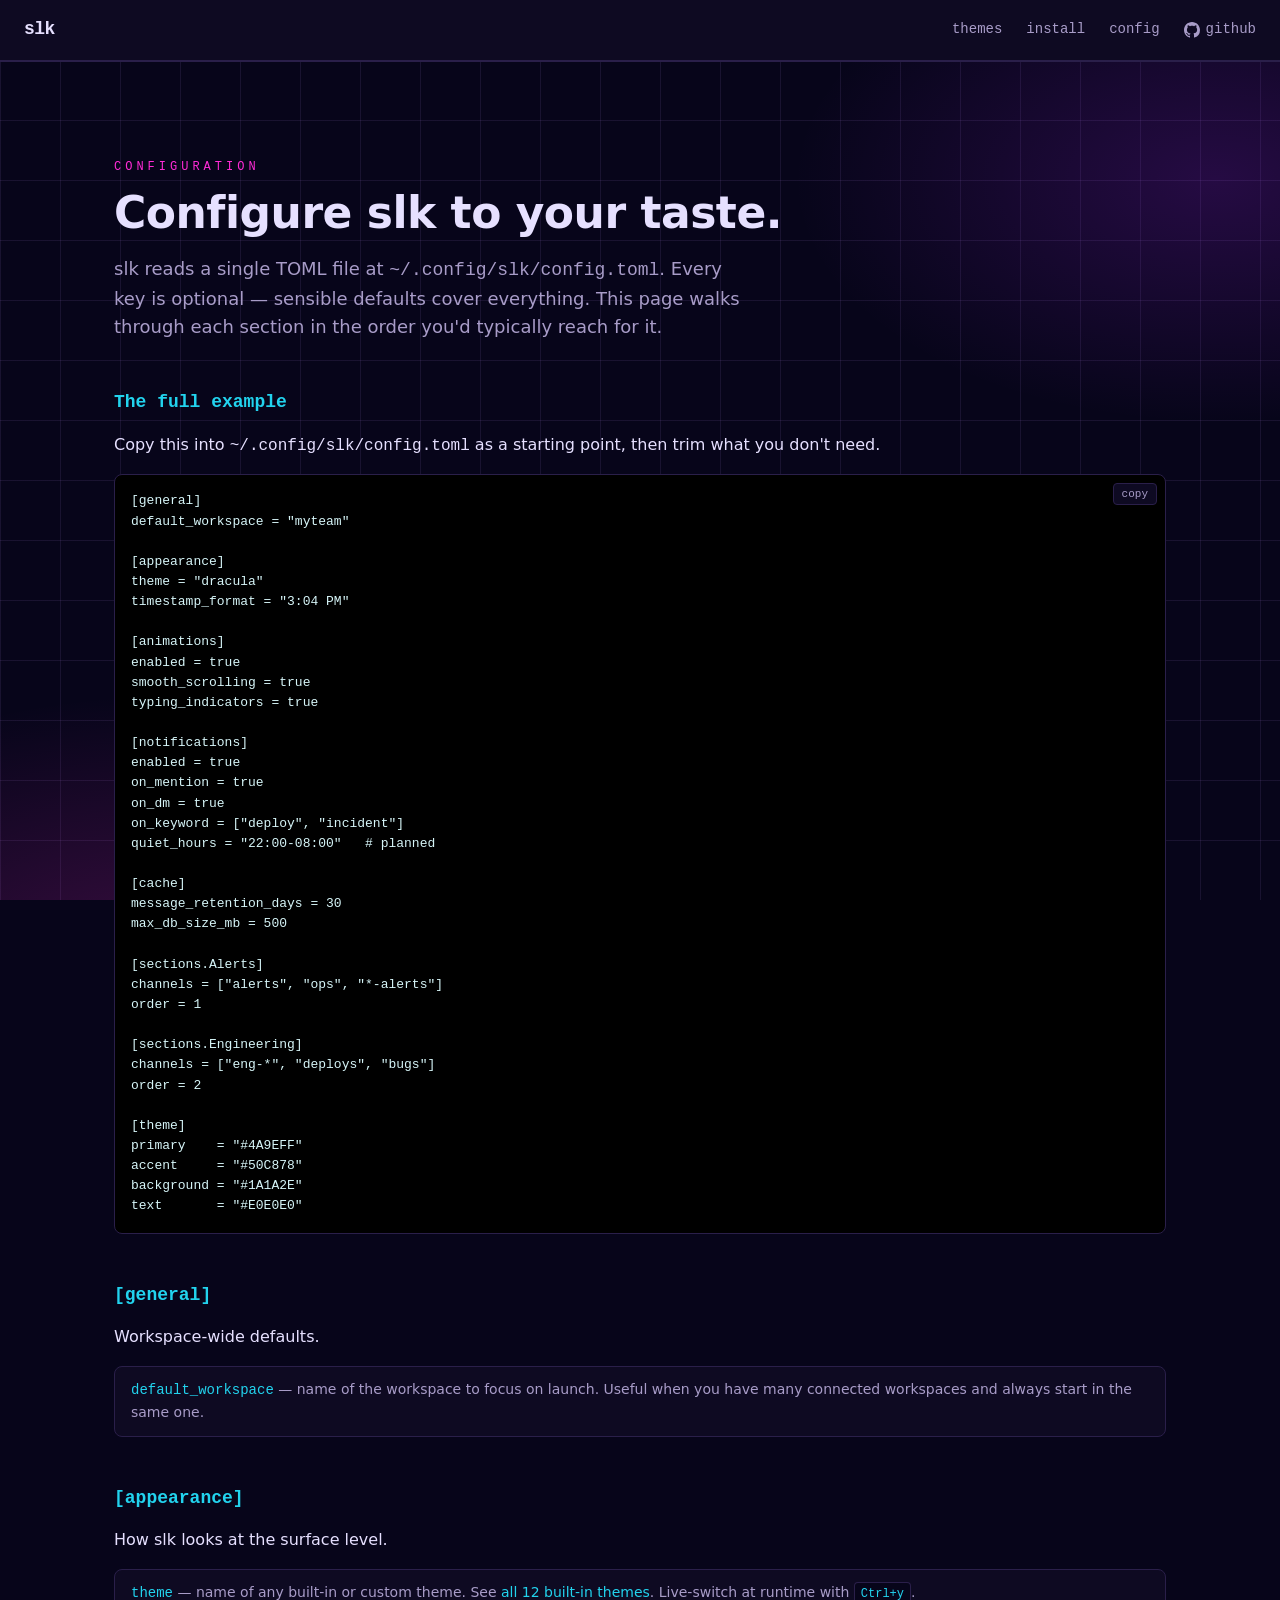
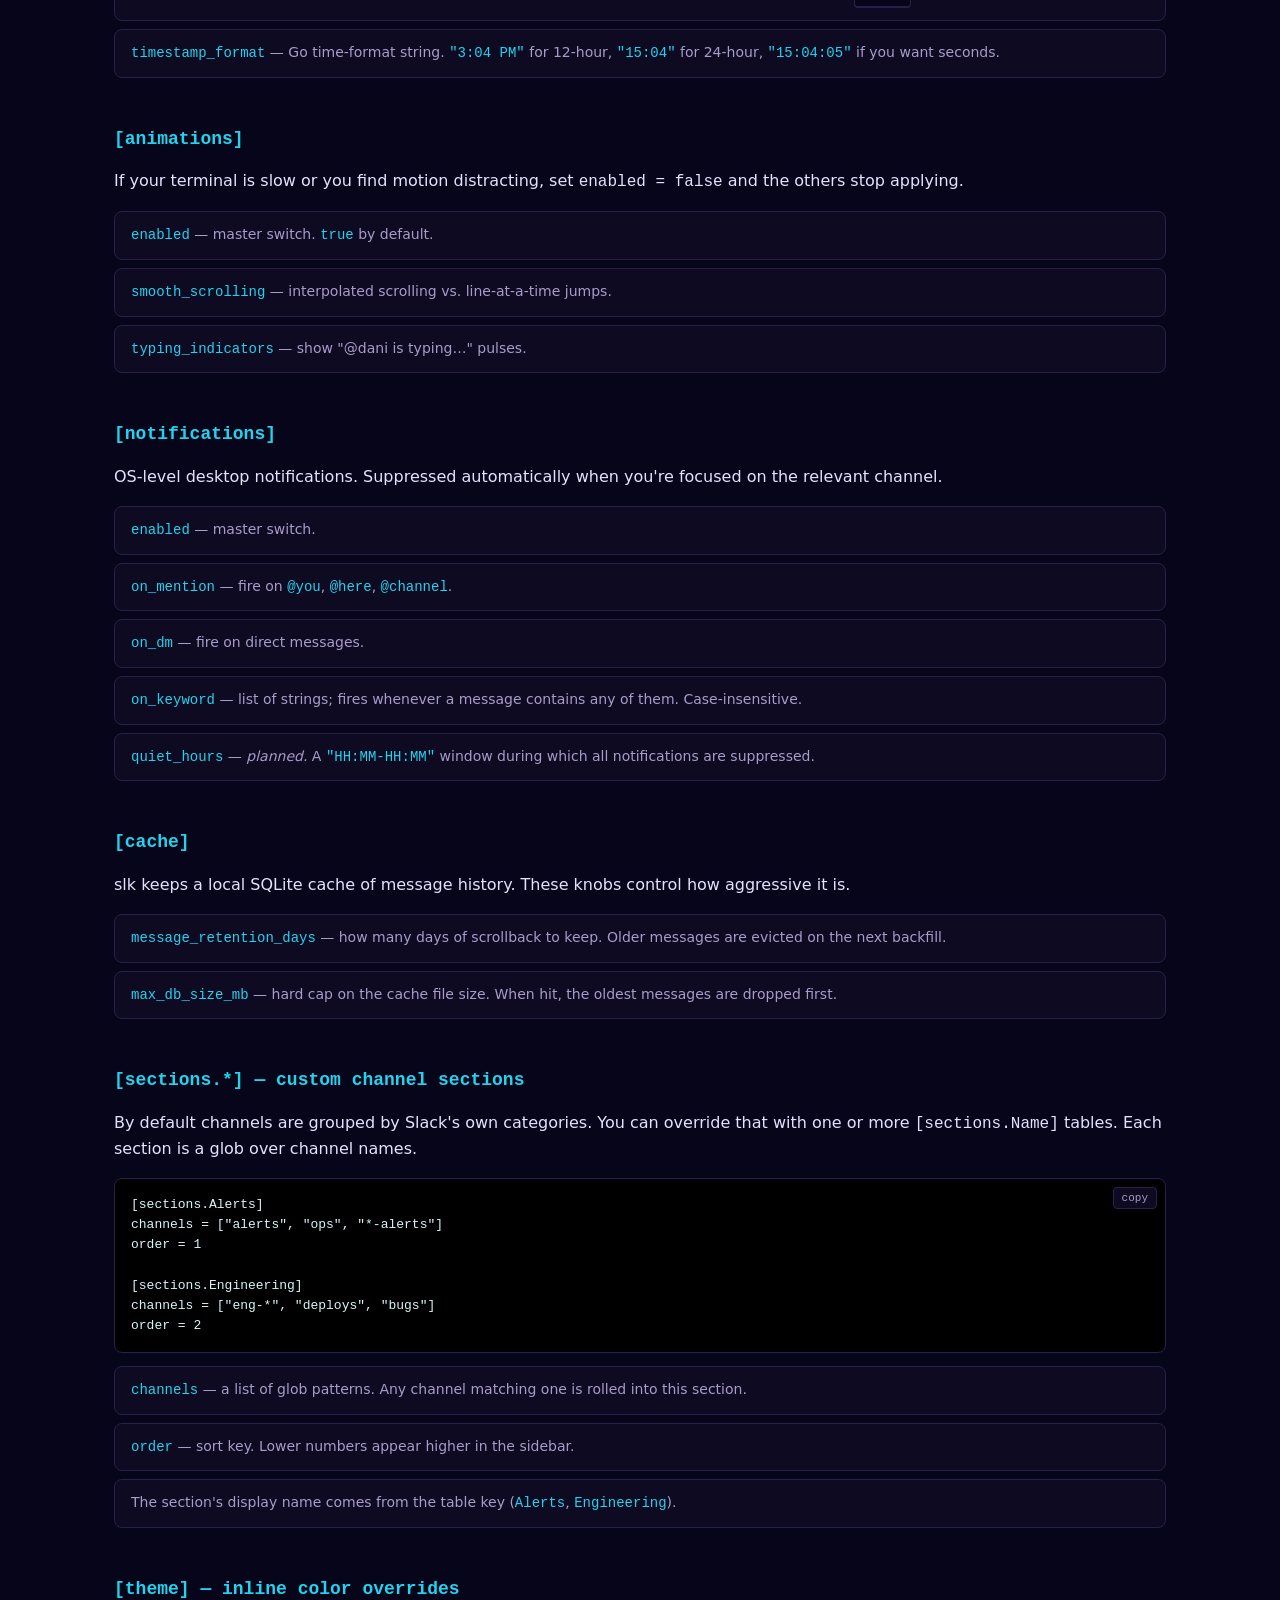
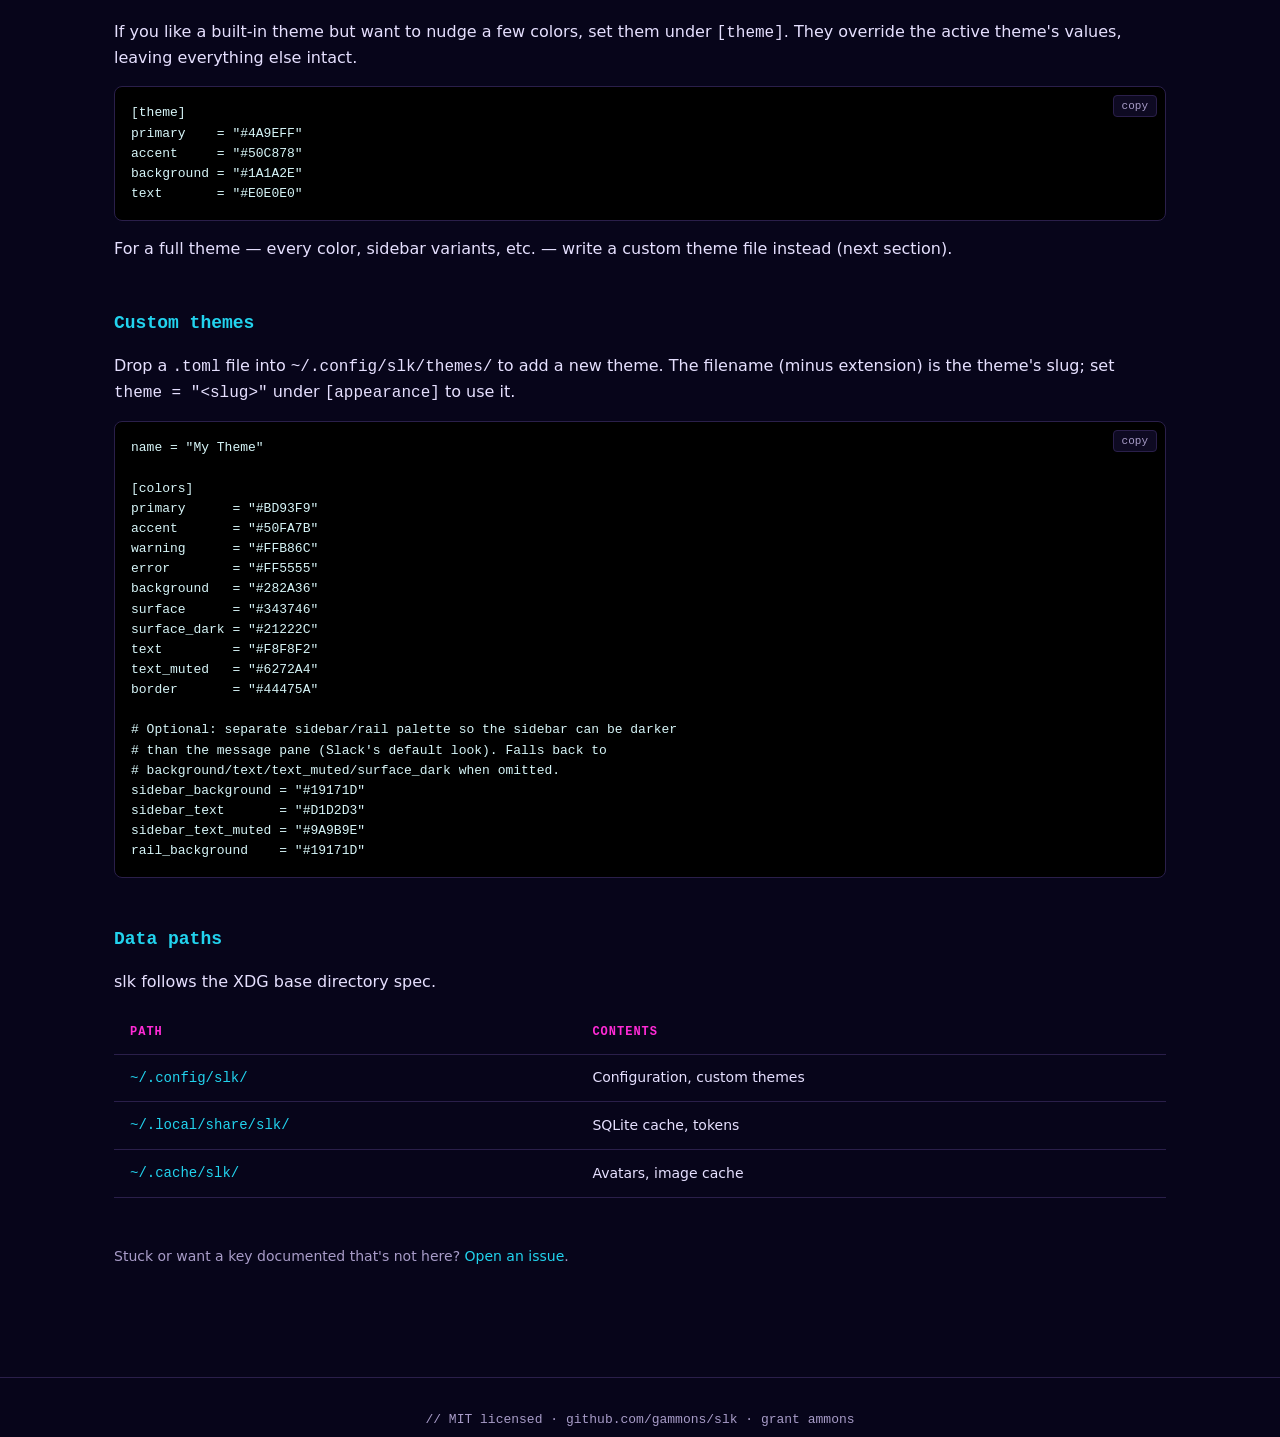
==== config/index.html @ 2454e16b "Apply synthwave grid background to themes/install/config pages" ====
<!doctype html>
<html lang="en">
<head>
  <meta charset="utf-8">
  <meta name="viewport" content="width=device-width,initial-scale=1">
  <title>Configuration — slk</title>
  <meta name="description" content="An annotated walkthrough of slk's TOML configuration file.">
  <link rel="icon" type="image/svg+xml" href="/assets/favicon.svg">
  <link rel="stylesheet" href="/styles.css">
</head>
<body class="has-bg-grid">
  <nav class="nav nav--solid" aria-label="Primary">
    <a class="nav__brand" href="/">slk</a>
    <div class="nav__links">
      <a href="/themes/">themes</a>
      <a href="/install/">install</a>
      <a href="/config/">config</a>
      <a href="https://github.com/gammons/slk"><svg class="nav__icon" viewBox="0 0 16 16" aria-hidden="true"><path d="M8 0C3.58 0 0 3.58 0 8c0 3.54 2.29 6.53 5.47 7.59.4.07.55-.17.55-.38 0-.19-.01-.82-.01-1.49-2.01.37-2.53-.49-2.69-.94-.09-.23-.48-.94-.82-1.13-.28-.15-.68-.52-.01-.53.63-.01 1.08.58 1.23.82.72 1.21 1.87.87 2.33.66.07-.52.28-.87.51-1.07-1.78-.2-3.64-.89-3.64-3.95 0-.87.31-1.59.82-2.15-.08-.2-.36-1.02.08-2.12 0 0 .67-.21 2.2.82.64-.18 1.32-.27 2-.27.68 0 1.36.09 2 .27 1.53-1.04 2.2-.82 2.2-.82.44 1.1.16 1.92.08 2.12.51.56.82 1.27.82 2.15 0 3.07-1.87 3.75-3.65 3.95.29.25.54.73.54 1.48 0 1.07-.01 1.93-.01 2.2 0 .21.15.46.55.38A8.013 8.013 0 0 0 16 8c0-4.42-3.58-8-8-8z"/></svg>github</a>
    </div>
  </nav>

  <section class="section">
    <div class="container">
      <p class="section__eyebrow">configuration</p>
      <h2 class="section__title">Configure slk to your taste.</h2>
      <p class="section__lede">
        slk reads a single TOML file at <code>~/.config/slk/config.toml</code>.
        Every key is optional — sensible defaults cover everything. This page
        walks through each section in the order you'd typically reach for it.
      </p>

      <h3 class="step-title">The full example</h3>
      <p>Copy this into <code>~/.config/slk/config.toml</code> as a starting point, then trim what you don't need.</p>
      <pre class="install__code"><button class="copy-btn" data-copy>copy</button>[general]
default_workspace = "myteam"

[appearance]
theme = "dracula"
timestamp_format = "3:04 PM"

[animations]
enabled = true
smooth_scrolling = true
typing_indicators = true

[notifications]
enabled = true
on_mention = true
on_dm = true
on_keyword = ["deploy", "incident"]
quiet_hours = "22:00-08:00"   # planned

[cache]
message_retention_days = 30
max_db_size_mb = 500

[sections.Alerts]
channels = ["alerts", "ops", "*-alerts"]
order = 1

[sections.Engineering]
channels = ["eng-*", "deploys", "bugs"]
order = 2

[theme]
primary    = "#4A9EFF"
accent     = "#50C878"
background = "#1A1A2E"
text       = "#E0E0E0"</pre>

      <h3 class="step-title">[general]</h3>
      <p>Workspace-wide defaults.</p>
      <ul class="config-list">
        <li><code>default_workspace</code> — name of the workspace to focus on launch. Useful when you have many connected workspaces and always start in the same one.</li>
      </ul>

      <h3 class="step-title">[appearance]</h3>
      <p>How slk looks at the surface level.</p>
      <ul class="config-list">
        <li><code>theme</code> — name of any built-in or custom theme. See <a href="/themes/">all 12 built-in themes</a>. Live-switch at runtime with <span class="kbd">Ctrl+y</span>.</li>
        <li><code>timestamp_format</code> — Go time-format string. <code>"3:04 PM"</code> for 12-hour, <code>"15:04"</code> for 24-hour, <code>"15:04:05"</code> if you want seconds.</li>
      </ul>

      <h3 class="step-title">[animations]</h3>
      <p>If your terminal is slow or you find motion distracting, set <code>enabled = false</code> and the others stop applying.</p>
      <ul class="config-list">
        <li><code>enabled</code> — master switch. <code>true</code> by default.</li>
        <li><code>smooth_scrolling</code> — interpolated scrolling vs. line-at-a-time jumps.</li>
        <li><code>typing_indicators</code> — show "@dani is typing…" pulses.</li>
      </ul>

      <h3 class="step-title">[notifications]</h3>
      <p>OS-level desktop notifications. Suppressed automatically when you're focused on the relevant channel.</p>
      <ul class="config-list">
        <li><code>enabled</code> — master switch.</li>
        <li><code>on_mention</code> — fire on <code>@you</code>, <code>@here</code>, <code>@channel</code>.</li>
        <li><code>on_dm</code> — fire on direct messages.</li>
        <li><code>on_keyword</code> — list of strings; fires whenever a message contains any of them. Case-insensitive.</li>
        <li><code>quiet_hours</code> — <em>planned.</em> A <code>"HH:MM-HH:MM"</code> window during which all notifications are suppressed.</li>
      </ul>

      <h3 class="step-title">[cache]</h3>
      <p>slk keeps a local SQLite cache of message history. These knobs control how aggressive it is.</p>
      <ul class="config-list">
        <li><code>message_retention_days</code> — how many days of scrollback to keep. Older messages are evicted on the next backfill.</li>
        <li><code>max_db_size_mb</code> — hard cap on the cache file size. When hit, the oldest messages are dropped first.</li>
      </ul>

      <h3 class="step-title">[sections.*] — custom channel sections</h3>
      <p>By default channels are grouped by Slack's own categories. You can override that with one or more <code>[sections.Name]</code> tables. Each section is a glob over channel names.</p>
      <pre class="install__code"><button class="copy-btn" data-copy>copy</button>[sections.Alerts]
channels = ["alerts", "ops", "*-alerts"]
order = 1

[sections.Engineering]
channels = ["eng-*", "deploys", "bugs"]
order = 2</pre>
      <ul class="config-list">
        <li><code>channels</code> — a list of glob patterns. Any channel matching one is rolled into this section.</li>
        <li><code>order</code> — sort key. Lower numbers appear higher in the sidebar.</li>
        <li>The section's display name comes from the table key (<code>Alerts</code>, <code>Engineering</code>).</li>
      </ul>

      <h3 class="step-title">[theme] — inline color overrides</h3>
      <p>If you like a built-in theme but want to nudge a few colors, set them under <code>[theme]</code>. They override the active theme's values, leaving everything else intact.</p>
      <pre class="install__code"><button class="copy-btn" data-copy>copy</button>[theme]
primary    = "#4A9EFF"
accent     = "#50C878"
background = "#1A1A2E"
text       = "#E0E0E0"</pre>
      <p>For a full theme — every color, sidebar variants, etc. — write a custom theme file instead (next section).</p>

      <h3 class="step-title">Custom themes</h3>
      <p>Drop a <code>.toml</code> file into <code>~/.config/slk/themes/</code> to add a new theme. The filename (minus extension) is the theme's slug; set <code>theme = "&lt;slug&gt;"</code> under <code>[appearance]</code> to use it.</p>
      <pre class="install__code"><button class="copy-btn" data-copy>copy</button>name = "My Theme"

[colors]
primary      = "#BD93F9"
accent       = "#50FA7B"
warning      = "#FFB86C"
error        = "#FF5555"
background   = "#282A36"
surface      = "#343746"
surface_dark = "#21222C"
text         = "#F8F8F2"
text_muted   = "#6272A4"
border       = "#44475A"

# Optional: separate sidebar/rail palette so the sidebar can be darker
# than the message pane (Slack's default look). Falls back to
# background/text/text_muted/surface_dark when omitted.
sidebar_background = "#19171D"
sidebar_text       = "#D1D2D3"
sidebar_text_muted = "#9A9B9E"
rail_background    = "#19171D"</pre>

      <h3 class="step-title">Data paths</h3>
      <p>slk follows the XDG base directory spec.</p>
      <table class="paths">
        <thead><tr><th>Path</th><th>Contents</th></tr></thead>
        <tbody>
          <tr><td><code>~/.config/slk/</code></td><td>Configuration, custom themes</td></tr>
          <tr><td><code>~/.local/share/slk/</code></td><td>SQLite cache, tokens</td></tr>
          <tr><td><code>~/.cache/slk/</code></td><td>Avatars, image cache</td></tr>
        </tbody>
      </table>

      <p style="margin-top: var(--s-7); color: var(--text-muted); font-size: 14px;">
        Stuck or want a key documented that's not here? <a href="https://github.com/gammons/slk/issues">Open an issue</a>.
      </p>
    </div>
  </section>

  <footer class="footer">
    <div class="container">
      // MIT licensed · <a href="https://github.com/gammons/slk">github.com/gammons/slk</a> · grant ammons
    </div>
  </footer>

  <script type="module" src="/js/copy.js"></script>
</body>
</html>
---- styles.css ----
/* ============================================================
   getslk.sh — design tokens
   ============================================================ */
:root {
  /* sky / scene */
  --sky-top:        #07051a;
  --sky-mid:        #14093a;
  --sky-horizon-1:  #4a1668;
  --sky-horizon-2:  #6b1a7a;

  /* sun */
  --sun-cream:      #fff7c2;
  --sun-gold:       #ffd166;
  --sun-orange:     #ff8a3d;

  /* neon accents */
  --magenta:        #ff2bd6;
  --magenta-deep:   #b026ff;
  --cyan:           #22d3ee;
  --cyan-deep:      #00b4d8;

  /* silhouettes */
  --mountain:       #1a0535;
  --palm:           #0a0418;

  /* surfaces (non-hero sections) */
  --bg:             #07051a;
  --surface:        #0e0a22;
  --border:         #2a1f4a;

  /* text */
  --text:           #e6e0ff;
  --text-muted:     #a89cc8;

  /* type */
  --font-sans:      -apple-system, BlinkMacSystemFont, "Segoe UI", system-ui,
                    "Helvetica Neue", Arial, sans-serif;
  --font-mono:      ui-monospace, "SF Mono", Menlo, Consolas, monospace;

  /* spacing scale */
  --s-1:  4px;
  --s-2:  8px;
  --s-3:  12px;
  --s-4:  16px;
  --s-5:  24px;
  --s-6:  32px;
  --s-7:  48px;
  --s-8:  64px;
  --s-9:  96px;

  /* layout */
  --content-max:    1100px;
  --radius:         8px;
  --radius-lg:      12px;
}

/* ============================================================
   reset / base
   ============================================================ */
*, *::before, *::after { box-sizing: border-box; }
html, body { margin: 0; padding: 0; }
body {
  background: var(--bg);
  color: var(--text);
  font-family: var(--font-sans);
  font-size: 16px;
  line-height: 1.55;
  -webkit-font-smoothing: antialiased;
  text-rendering: optimizeLegibility;
}
img, svg { display: block; max-width: 100%; }
a { color: var(--cyan); text-decoration: none; }
a:hover { text-decoration: underline; }
code, kbd, pre { font-family: var(--font-mono); }

/* layout primitive */
.container {
  width: 100%;
  max-width: var(--content-max);
  margin-inline: auto;
  padding-inline: var(--s-5);
}

/* ============================================================
   page background — synthwave glow + grid (landing only)
   ============================================================ */
.has-bg-grid {
  background-color: var(--bg);
  background-image:
    /* magenta glow rising from bottom-left */
    radial-gradient(ellipse 70% 55% at 15% 110%, rgba(255, 43, 214, 0.22), transparent 60%),
    /* purple glow drifting top-right */
    radial-gradient(ellipse 55% 45% at 95% 20%, rgba(176, 38, 255, 0.18), transparent 60%),
    /* grid */
    linear-gradient(to right,  rgba(189, 147, 249, 0.10) 1px, transparent 1px),
    linear-gradient(to bottom, rgba(189, 147, 249, 0.10) 1px, transparent 1px);
  background-size: auto, auto, 60px 60px, 60px 60px;
  background-attachment: fixed;
}

/* respect reduced motion */
@media (prefers-reduced-motion: reduce) {
  *, *::before, *::after {
    animation-duration: 0.001ms !important;
    animation-iteration-count: 1 !important;
    transition-duration: 0.001ms !important;
  }
}

/* ============================================================
   hero
   ============================================================ */
.hero {
  position: relative;
  width: 100%;
  height: 100vh;
  min-height: 640px;
  max-height: 900px;
  overflow: hidden;
  background:
    radial-gradient(ellipse 55% 35% at 50% 70%, rgba(255, 43, 214, 0.35) 0%, transparent 65%),
    linear-gradient(180deg,
      var(--sky-top) 0%,
      var(--sky-mid) 40%,
      #2c0d4d 65%,
      var(--sky-horizon-1) 85%,
      var(--sky-horizon-2) 100%);
  font-family: var(--font-mono);
  isolation: isolate;
}

/* stars */
.hero__stars {
  position: absolute;
  inset: 0 0 55% 0;
  overflow: hidden;
}
.hero__star {
  position: absolute;
  left: var(--x);
  top: var(--y);
  width: 2px;
  height: 2px;
  background: #fff;
  border-radius: 50%;
  box-shadow: 0 0 4px #fff;
  opacity: 0.85;
  animation: hero-tw 3s ease-in-out infinite;
}
.hero__star:nth-child(odd) { animation-duration: 4.2s; }
.hero__star:nth-child(3n)  { width: 1px; height: 1px; opacity: 0.6; }
.hero__star:nth-child(7n)  { width: 3px; height: 3px; box-shadow: 0 0 8px #fff, 0 0 14px #b8e6ff; }
@keyframes hero-tw {
  0%, 100% { opacity: 0.3; }
  50%      { opacity: 1; }
}

/* sun */
.hero__sun {
  position: absolute;
  left: 50%;
  top: 46%;
  transform: translate(-50%, -50%);
  width: 36%;
  aspect-ratio: 1;
  border-radius: 50%;
  background: linear-gradient(180deg,
    var(--sun-cream) 0%,
    var(--sun-gold) 25%,
    var(--sun-orange) 55%,
    var(--magenta) 100%);
  box-shadow:
    0 0 60px var(--magenta),
    0 0 120px var(--magenta),
    0 0 200px rgba(255, 43, 214, 0.5);
  z-index: 1;
}
.hero__sun::after {
  content: "";
  position: absolute;
  inset: 0;
  border-radius: 50%;
  background: repeating-linear-gradient(
    to bottom,
    transparent 0,
    transparent calc(50% + 0px),
    var(--mountain) calc(50% + 0px),
    var(--mountain) calc(50% + 4px),
    transparent calc(50% + 4px),
    transparent calc(50% + 14px),
    var(--mountain) calc(50% + 14px),
    var(--mountain) calc(50% + 19px),
    transparent calc(50% + 19px),
    transparent calc(50% + 32px),
    var(--mountain) calc(50% + 32px),
    var(--mountain) calc(50% + 38px),
    transparent calc(50% + 38px),
    transparent calc(50% + 54px),
    var(--mountain) calc(50% + 54px),
    var(--mountain) calc(50% + 61px)
  );
  mix-blend-mode: multiply;
}

/* horizon line */
.hero__horizon {
  position: absolute;
  left: 0;
  right: 0;
  top: 64%;
  height: 2px;
  background: linear-gradient(90deg,
    transparent,
    var(--magenta) 20%,
    #fff 50%,
    var(--magenta) 80%,
    transparent);
  box-shadow: 0 0 24px var(--magenta), 0 0 60px var(--magenta);
  z-index: 3;
}

/* perspective grid floor */
.hero__grid {
  position: absolute;
  left: -10%;
  right: -10%;
  top: 64%;
  bottom: 0;
  perspective: 360px;
  perspective-origin: 50% 0%;
  z-index: 2;
}
.hero__grid::before {
  content: "";
  position: absolute;
  inset: 0;
  background-image:
    linear-gradient(to right,  var(--magenta) 0, var(--magenta) 1px, transparent 1px, transparent 40px),
    linear-gradient(to bottom, var(--magenta) 0, var(--magenta) 1px, transparent 1px, transparent 32px);
  background-size: 40px 32px, 40px 32px;
  transform: rotateX(62deg);
  transform-origin: 50% 0%;
  box-shadow: 0 0 30px var(--magenta);
  filter: drop-shadow(0 0 6px var(--magenta));
}
.hero__grid::after {
  content: "";
  position: absolute;
  inset: 0;
  background: linear-gradient(180deg,
    var(--sky-mid) 0%,
    transparent 25%,
    transparent 75%,
    var(--sky-top) 100%);
  pointer-events: none;
}

/* mountains */
.hero__mountains {
  position: absolute;
  left: 0;
  right: 0;
  width: 100%;
  top: calc(64% - 70px);
  height: 72px;
  z-index: 2;
  display: block;
}
.hero__mountains path { fill: var(--mountain); }

/* palms */
.hero__palm {
  position: absolute;
  bottom: 0;
  width: 16%;
  height: 82%;
  z-index: 4;
  pointer-events: none;
}
.hero__palm--left  { left: -1%; }
.hero__palm--right { right: -1%; transform: scaleX(-1); }
.hero__palm path,
.hero__palm circle { fill: var(--palm); }

/* hero copy */
.hero__copy {
  position: absolute;
  left: 0;
  right: 0;
  top: 18%;
  text-align: center;
  z-index: 5;
}
.hero__logo {
  font-size: clamp(80px, 14vw, 200px);
  font-weight: 900;
  letter-spacing: -6px;
  line-height: 1;
  margin: 0;
  color: #fff;
  text-shadow:
    0 0 8px #fff,
    0 0 18px var(--magenta),
    0 0 36px var(--magenta),
    0 0 60px var(--magenta-deep),
    0 4px 0 var(--mountain);
}
/* Tagline: dark backing shadow first (legibility against magenta sky),
   then cyan neon glow on top. */
.hero__tagline {
  margin: 14px 0 0;
  font-size: clamp(12px, 1.2vw, 16px);
  letter-spacing: 8px;
  text-transform: uppercase;
  color: var(--cyan);
  text-shadow:
    0 2px 6px rgba(0, 0, 0, 0.85),
    0 1px 1px rgba(0, 0, 0, 0.95),
    0 0 10px rgba(0, 0, 0, 0.7),
    0 0 8px var(--cyan),
    0 0 18px var(--cyan-deep);
}

/* CTA install pill */
.hero__cta {
  position: absolute;
  left: 0;
  right: 0;
  bottom: 6%;
  text-align: center;
  z-index: 6;
  font-family: var(--font-mono);
}
.hero__install {
  display: inline-block;
  padding: 10px 18px;
  border: 1px solid var(--cyan);
  border-radius: 6px;
  color: #e6fbff;
  background: rgba(7, 5, 26, 0.55);
  backdrop-filter: blur(2px);
  box-shadow: 0 0 18px rgba(34, 211, 238, 0.5);
  font-size: 14px;
}
.hero__prompt {
  color: var(--magenta);
  margin-right: 8px;
}

/* ============================================================
   site nav
   ============================================================ */
.nav {
  position: absolute;       /* overlay variant — used on landing */
  top: 0; left: 0; right: 0;
  z-index: 10;
  display: flex;
  align-items: center;
  justify-content: space-between;
  padding: var(--s-4) var(--s-5);
  font-family: var(--font-mono);
  font-size: 14px;
}
.nav--solid {                /* used on /themes and /install */
  position: static;
  background: var(--surface);
  border-bottom: 1px solid var(--border);
}
.nav__brand {
  color: var(--text);
  font-weight: 800;
  letter-spacing: -0.5px;
  font-size: 18px;
}
.nav__brand:hover { text-decoration: none; }
.nav__links {
  display: flex;
  gap: var(--s-5);
}
.nav__links a {
  color: var(--text-muted);
  display: inline-flex;
  align-items: center;
  gap: 6px;
}
.nav__links a:hover {
  color: var(--cyan);
  text-decoration: none;
}
.nav__icon {
  width: 16px;
  height: 16px;
  fill: currentColor;
}

/* ============================================================
   sections (post-hero)
   ============================================================ */
.section {
  padding-block: var(--s-9);
  border-top: 1px solid var(--border);
}
.section__eyebrow {
  font-family: var(--font-mono);
  font-size: 12px;
  letter-spacing: 4px;
  text-transform: uppercase;
  color: var(--magenta);
  margin: 0 0 var(--s-3);
}
.section__title {
  font-size: clamp(28px, 4vw, 44px);
  line-height: 1.15;
  margin: 0 0 var(--s-4);
  letter-spacing: -0.5px;
  font-weight: 800;
}
.section__lede {
  font-size: 18px;
  color: var(--text-muted);
  max-width: 56ch;
  margin: 0 0 var(--s-7);
}

/* stats row */
.stats {
  display: grid;
  grid-template-columns: repeat(4, 1fr);
  gap: var(--s-5);
}
@media (max-width: 720px) {
  .stats { grid-template-columns: repeat(2, 1fr); }
}
.stat {
  background: var(--surface);
  border: 1px solid var(--border);
  border-radius: var(--radius);
  padding: var(--s-5);
}
.stat__value {
  font-family: var(--font-mono);
  font-size: 28px;
  font-weight: 700;
  color: var(--cyan);
  line-height: 1.1;
  margin: 0 0 var(--s-2);
}
.stat__label {
  font-size: 14px;
  color: var(--text-muted);
  margin: 0;
}

.features {
  display: grid;
  grid-template-columns: repeat(3, 1fr);
  gap: var(--s-5);
}
@media (max-width: 900px) { .features { grid-template-columns: repeat(2, 1fr); } }
@media (max-width: 600px) { .features { grid-template-columns: 1fr; } }
.feature {
  background: var(--surface);
  border: 1px solid var(--border);
  border-radius: var(--radius);
  padding: var(--s-5);
}
.feature__label {
  font-family: var(--font-mono);
  font-size: 12px;
  letter-spacing: 2px;
  text-transform: uppercase;
  color: var(--magenta);
  margin: 0 0 var(--s-3);
}
.feature__title {
  font-size: 20px;
  font-weight: 700;
  margin: 0 0 var(--s-2);
}
.feature__body {
  font-size: 15px;
  color: var(--text-muted);
  margin: 0;
}
.kbd {
  display: inline-block;
  font-family: var(--font-mono);
  font-size: 12px;
  padding: 2px 6px;
  border: 1px solid var(--border);
  border-bottom-width: 2px;
  border-radius: 4px;
  background: var(--bg);
  color: var(--cyan);
}

.footer {
  border-top: 1px solid var(--border);
  padding: var(--s-6) 0;
  font-family: var(--font-mono);
  font-size: 13px;
  color: var(--text-muted);
  text-align: center;
}
.footer a { color: var(--text-muted); }
.footer a:hover { color: var(--cyan); }

.themes-strip {
  display: grid;
  grid-template-columns: repeat(auto-fill, minmax(240px, 1fr));
  gap: var(--s-4);
}
.theme-card {
  background: var(--surface);
  border: 1px solid var(--border);
  border-radius: var(--radius);
  overflow: hidden;
  text-decoration: none;
  color: inherit;
  display: block;
  transition: transform .15s ease, border-color .15s ease;
}
.theme-card:hover {
  border-color: var(--cyan);
  transform: translateY(-2px);
  text-decoration: none;
}
.theme-card__preview {
  height: 120px;
  display: flex;
  align-items: center;
  justify-content: center;
  font-family: var(--font-mono);
  font-size: 13px;
}
.theme-card__body {
  padding: var(--s-3) var(--s-4);
  display: flex;
  align-items: center;
  justify-content: space-between;
}
.theme-card__name {
  font-family: var(--font-mono);
  font-size: 14px;
  margin: 0;
}
.theme-card__swatches {
  display: flex;
  gap: 4px;
}
.theme-card__swatches i {
  width: 12px; height: 12px;
  border-radius: 3px;
  border: 1px solid rgba(255,255,255,0.1);
}

.install {
  background: var(--surface);
  border: 1px solid var(--border);
  border-radius: var(--radius);
  overflow: hidden;
}
.install__tabs {
  display: flex;
  flex-wrap: wrap;
  gap: 0;
  border-bottom: 1px solid var(--border);
  background: var(--bg);
}
.install__tab {
  background: transparent;
  border: none;
  color: var(--text-muted);
  font-family: var(--font-mono);
  font-size: 13px;
  padding: var(--s-3) var(--s-4);
  cursor: pointer;
  border-bottom: 2px solid transparent;
}
.install__tab[aria-selected="true"] {
  color: var(--cyan);
  border-bottom-color: var(--cyan);
}
.install__tab:hover { color: var(--text); }
.install__panel { padding: var(--s-5); }
.install__panel[hidden] { display: none; }
.install__code {
  display: block;
  position: relative;
  background: #000;
  border: 1px solid var(--border);
  border-radius: var(--radius);
  padding: var(--s-4);
  padding-right: var(--s-8);
  font-family: var(--font-mono);
  font-size: 13px;
  color: #d6f5f8;
  overflow-x: auto;
  white-space: pre;
}
.copy-btn {
  position: absolute;
  top: var(--s-2);
  right: var(--s-2);
  background: var(--surface);
  border: 1px solid var(--border);
  color: var(--text-muted);
  font-family: var(--font-mono);
  font-size: 11px;
  padding: 4px 8px;
  border-radius: 4px;
  cursor: pointer;
}
.copy-btn:hover { color: var(--cyan); border-color: var(--cyan); }
.copy-btn.is-copied { color: var(--magenta); border-color: var(--magenta); }

/* ============================================================
   /themes gallery
   ============================================================ */
.themes-gallery {
  display: grid;
  grid-template-columns: repeat(2, 1fr);
  gap: var(--s-5);
}
@media (max-width: 720px) { .themes-gallery { grid-template-columns: 1fr; } }
.theme-detail {
  background: var(--surface);
  border: 1px solid var(--border);
  border-radius: var(--radius);
  overflow: hidden;
}
.theme-detail__preview { padding: 0; }
.theme-detail__meta {
  display: flex;
  align-items: center;
  justify-content: space-between;
  padding: var(--s-4);
  border-top: 1px solid var(--border);
}
.theme-detail__meta h3 { margin: 0; font-size: 16px; font-family: var(--font-mono); }

/* mini terminal mockup */
.tm {
  display: grid;
  grid-template-columns: 32px 160px 1fr;
  height: 200px;
  font-family: var(--font-mono);
  font-size: 12px;
}
.tm__rail { display: flex; align-items: flex-start; justify-content: center; padding-top: var(--s-3); }
.tm__sidebar { padding: var(--s-3); }
.tm__section { font-size: 10px; opacity: .6; text-transform: uppercase; letter-spacing: 1px; margin-bottom: var(--s-2); }
.tm__chan { padding: 2px 0; }
.tm__main { padding: var(--s-3); }
.tm__msg { padding: 4px 0; }

/* ============================================================
   /install setup walkthrough
   ============================================================ */
.step-title {
  font-family: var(--font-mono);
  font-size: 18px;
  color: var(--cyan);
  margin: var(--s-7) 0 var(--s-4);
}
.placeholder-shot {
  background: #000;
  border: 1px dashed var(--border);
  border-radius: var(--radius);
  padding: var(--s-7);
  text-align: center;
  color: var(--text-muted);
  font-family: var(--font-mono);
  font-size: 13px;
  margin: var(--s-4) 0;
}
.verify {
  margin: var(--s-4) 0 var(--s-6);
  font-size: 14px;
  color: var(--text-muted);
}
.verify summary { cursor: pointer; }
.verify[open] summary { margin-bottom: var(--s-3); }
.trouble {
  list-style: none;
  padding: 0;
  display: grid;
  gap: var(--s-3);
}
.trouble li {
  background: var(--surface);
  border: 1px solid var(--border);
  border-radius: var(--radius);
  padding: var(--s-4);
  font-size: 14px;
}

/* ============================================================
   /config page
   ============================================================ */
.config-list {
  list-style: none;
  padding: 0;
  margin: var(--s-3) 0 var(--s-5);
  display: grid;
  gap: var(--s-2);
}
.config-list li {
  background: var(--surface);
  border: 1px solid var(--border);
  border-radius: var(--radius);
  padding: var(--s-3) var(--s-4);
  font-size: 14px;
  color: var(--text-muted);
}
.config-list li code {
  color: var(--cyan);
}

.paths {
  width: 100%;
  border-collapse: collapse;
  font-size: 14px;
  margin-top: var(--s-3);
}
.paths th, .paths td {
  text-align: left;
  padding: var(--s-3) var(--s-4);
  border-bottom: 1px solid var(--border);
}
.paths th {
  font-family: var(--font-mono);
  font-size: 12px;
  letter-spacing: 1px;
  text-transform: uppercase;
  color: var(--magenta);
  font-weight: 600;
}
.paths td:first-child code { color: var(--cyan); }
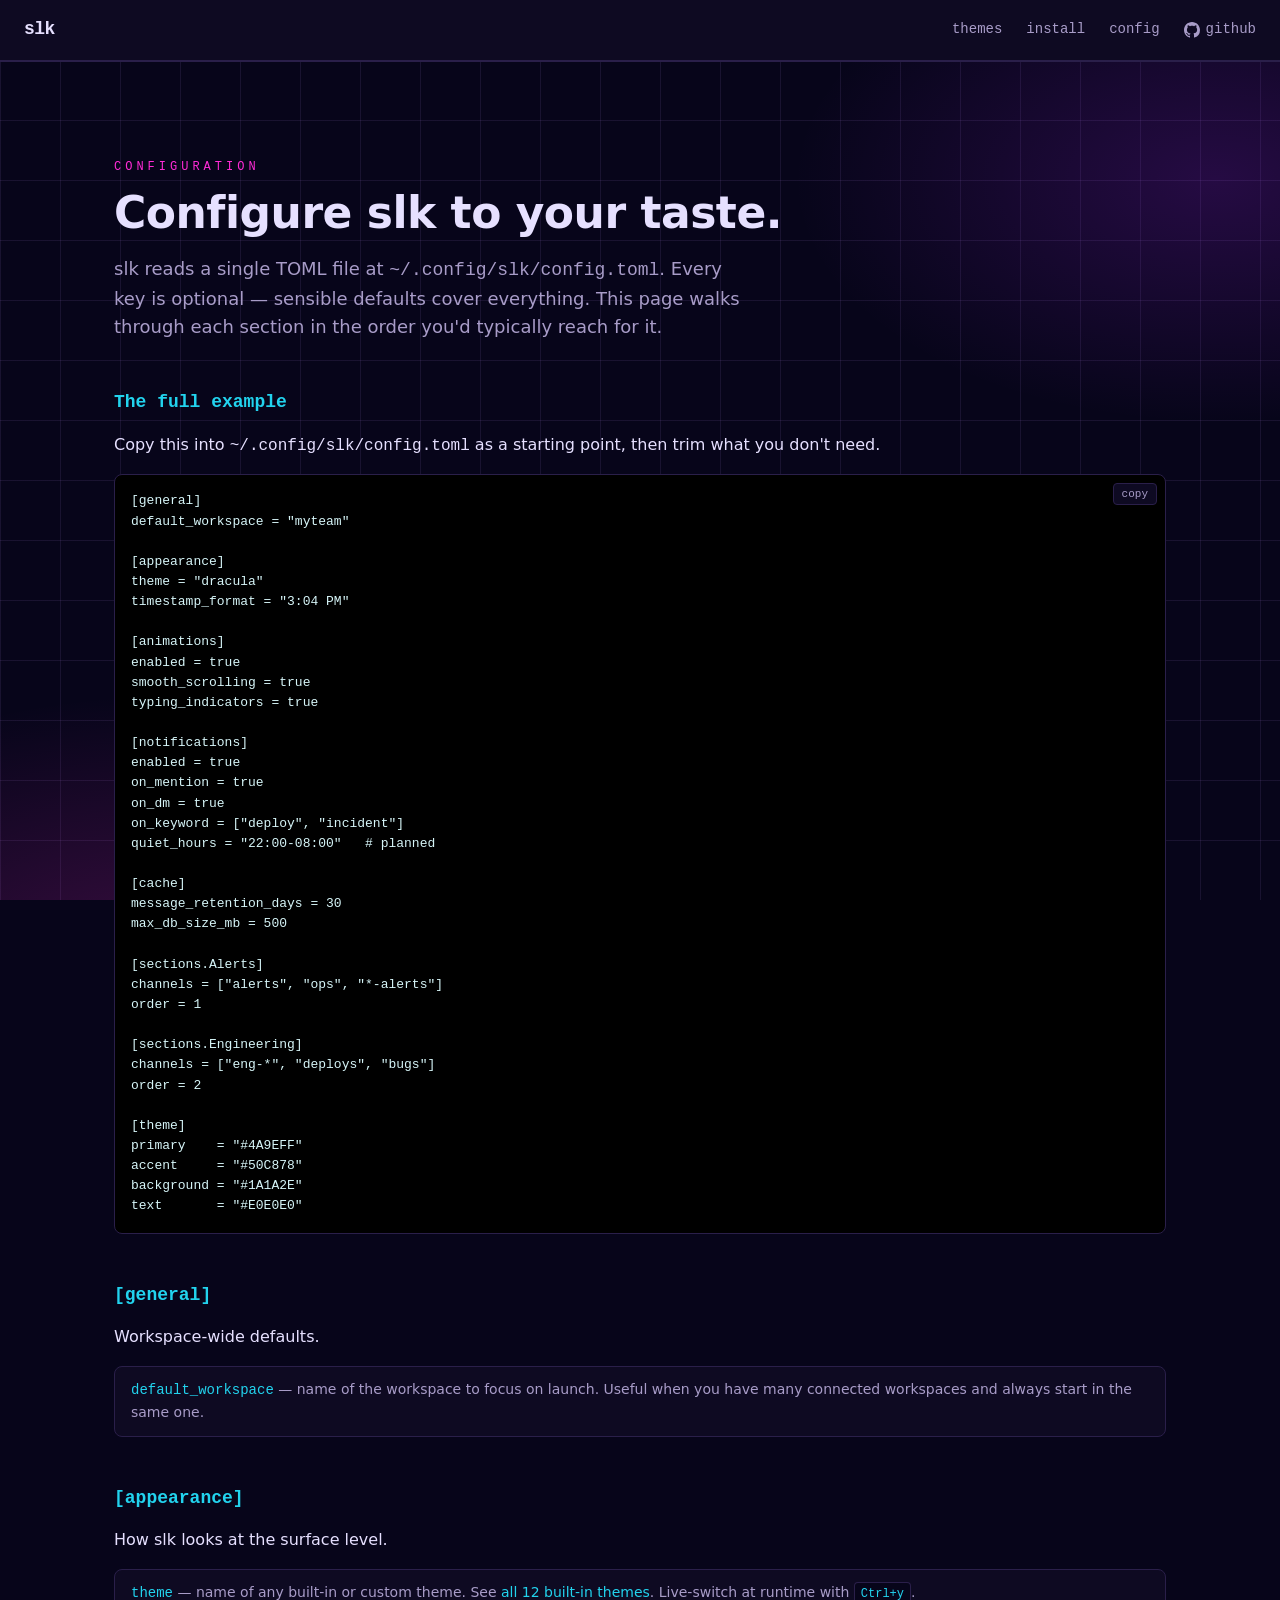
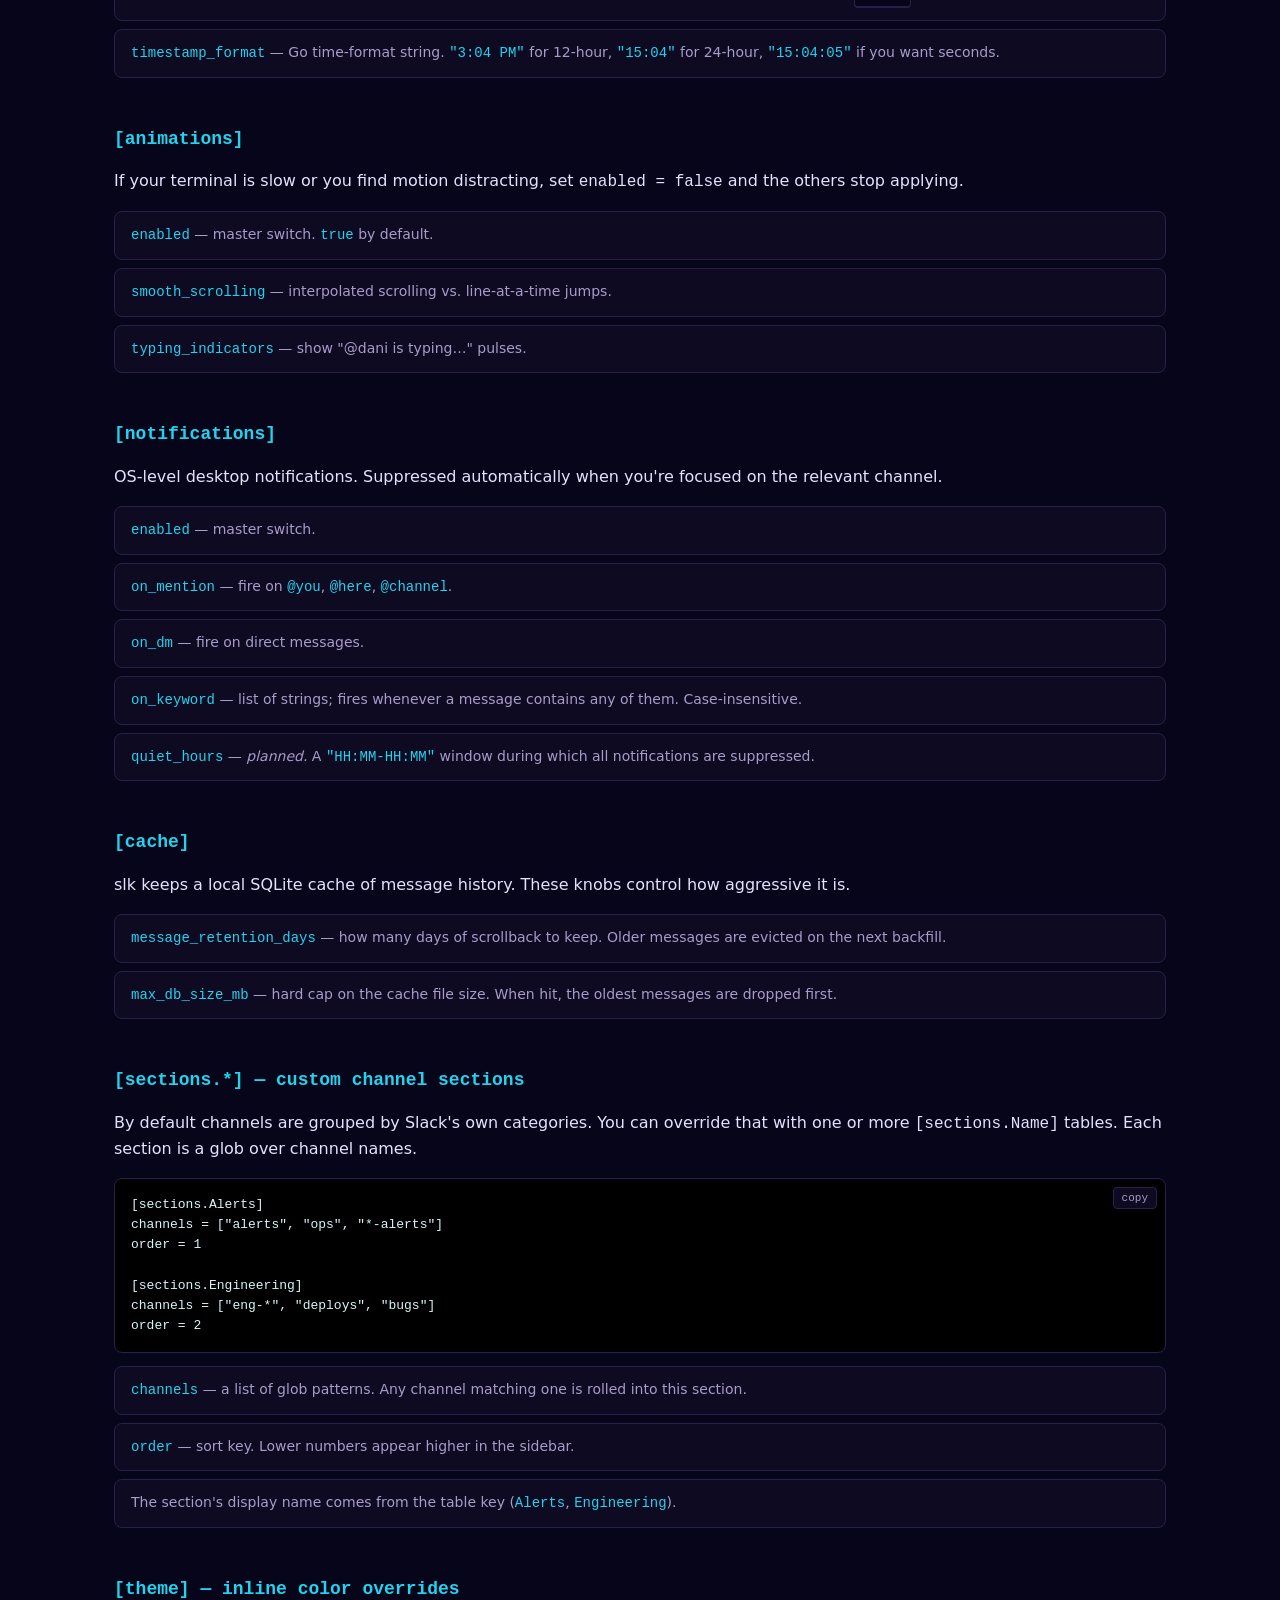
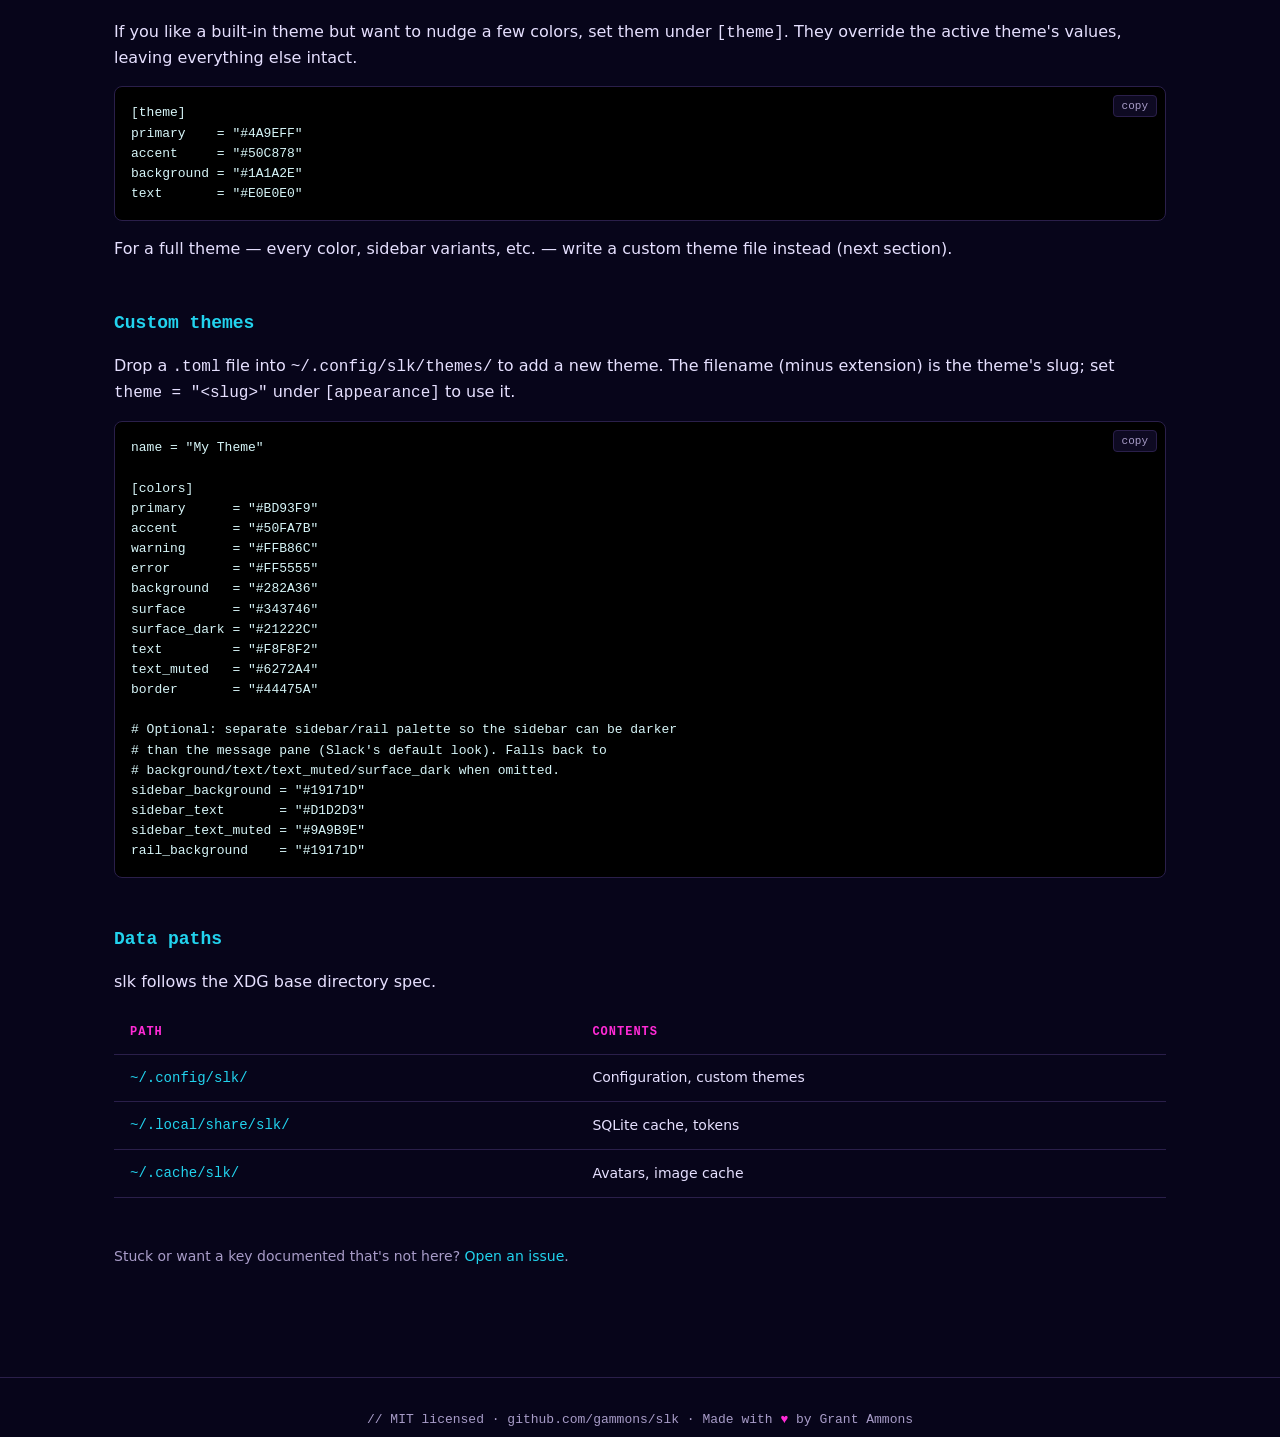
==== commit cfe538a8: "Footer: 'Made with ♥ by Grant Ammons' linking to grant.dev" ====
--- a/config/index.html
+++ b/config/index.html
@@ -173,7 +173,7 @@
 
   <footer class="footer">
     <div class="container">
-      // MIT licensed · <a href="https://github.com/gammons/slk">github.com/gammons/slk</a> · grant ammons
+      // MIT licensed · <a href="https://github.com/gammons/slk">github.com/gammons/slk</a> · Made with <span class="heart">♥</span> by <a href="https://grant.dev">Grant Ammons</a>
     </div>
   </footer>
 
--- a/styles.css
+++ b/styles.css
@@ -504,6 +504,7 @@
 }
 .footer a { color: var(--text-muted); }
 .footer a:hover { color: var(--cyan); }
+.footer .heart { color: var(--magenta); }
 
 .themes-strip {
   display: grid;
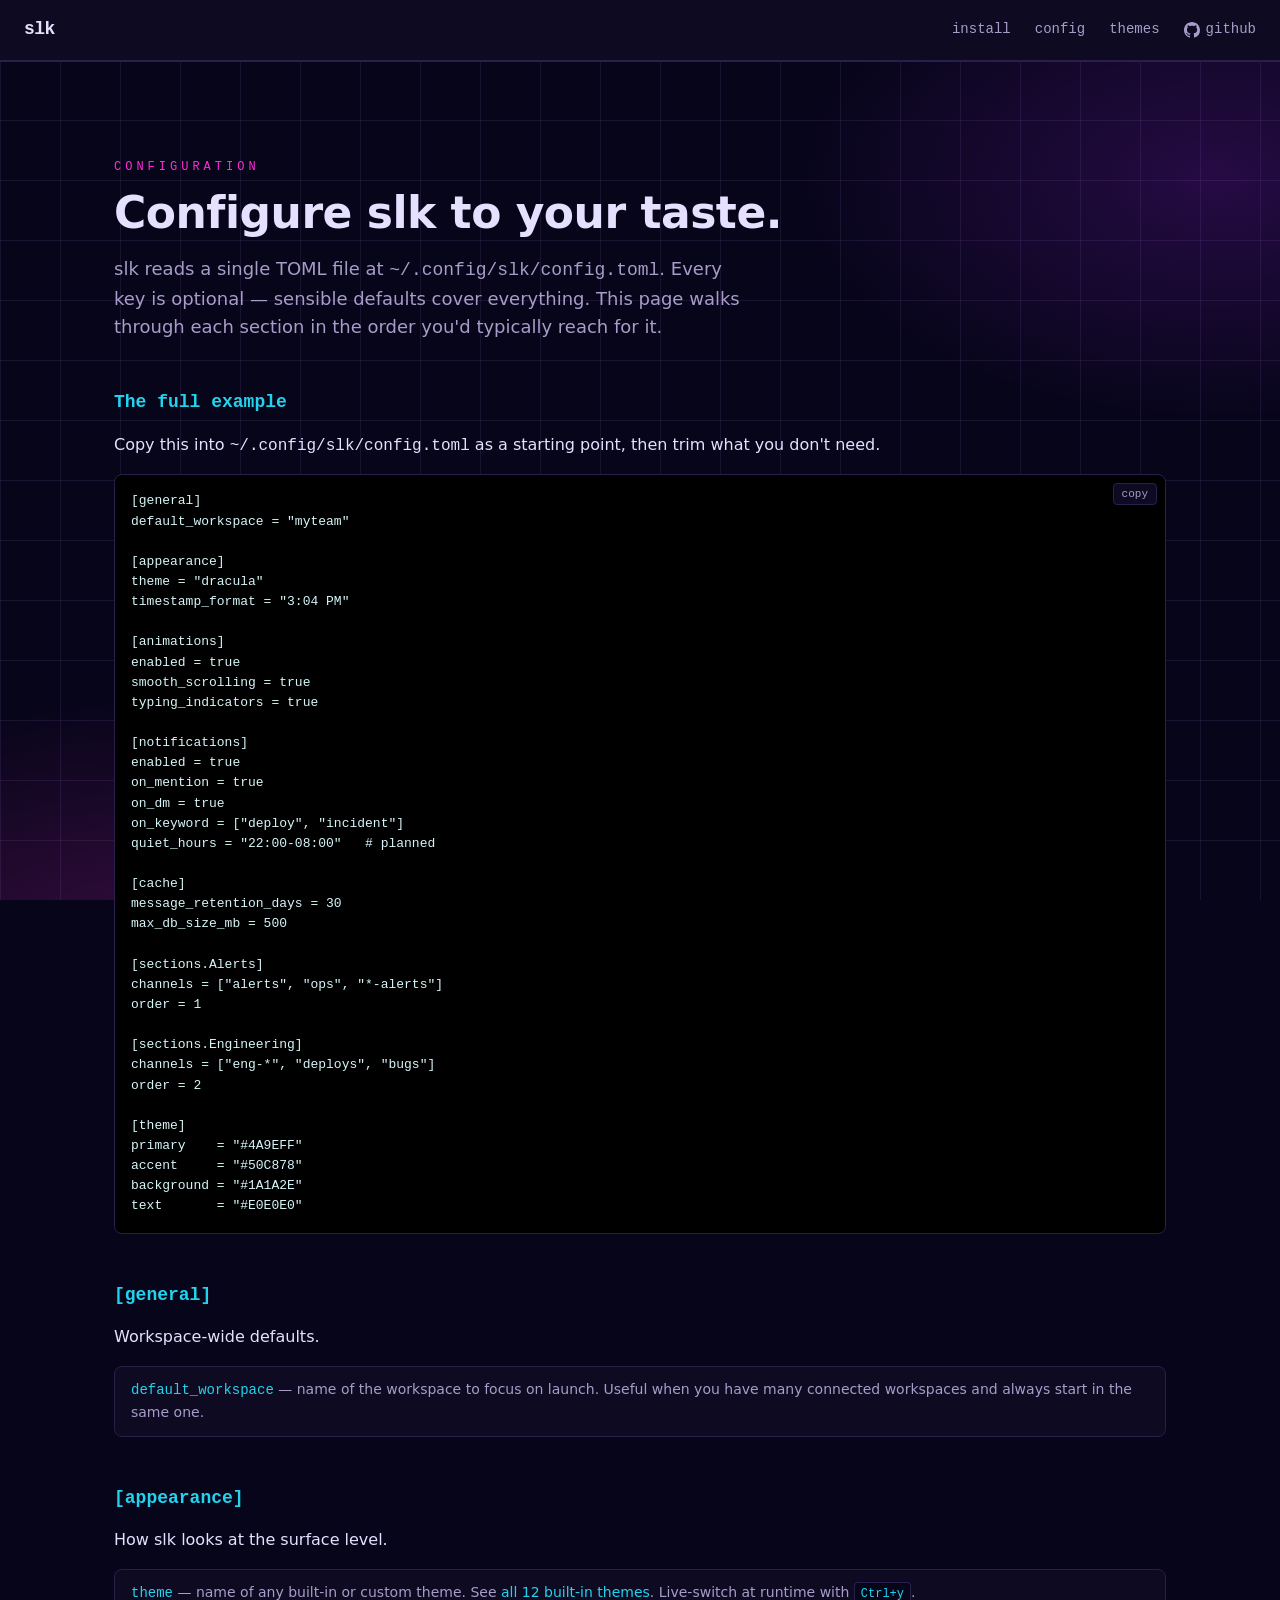
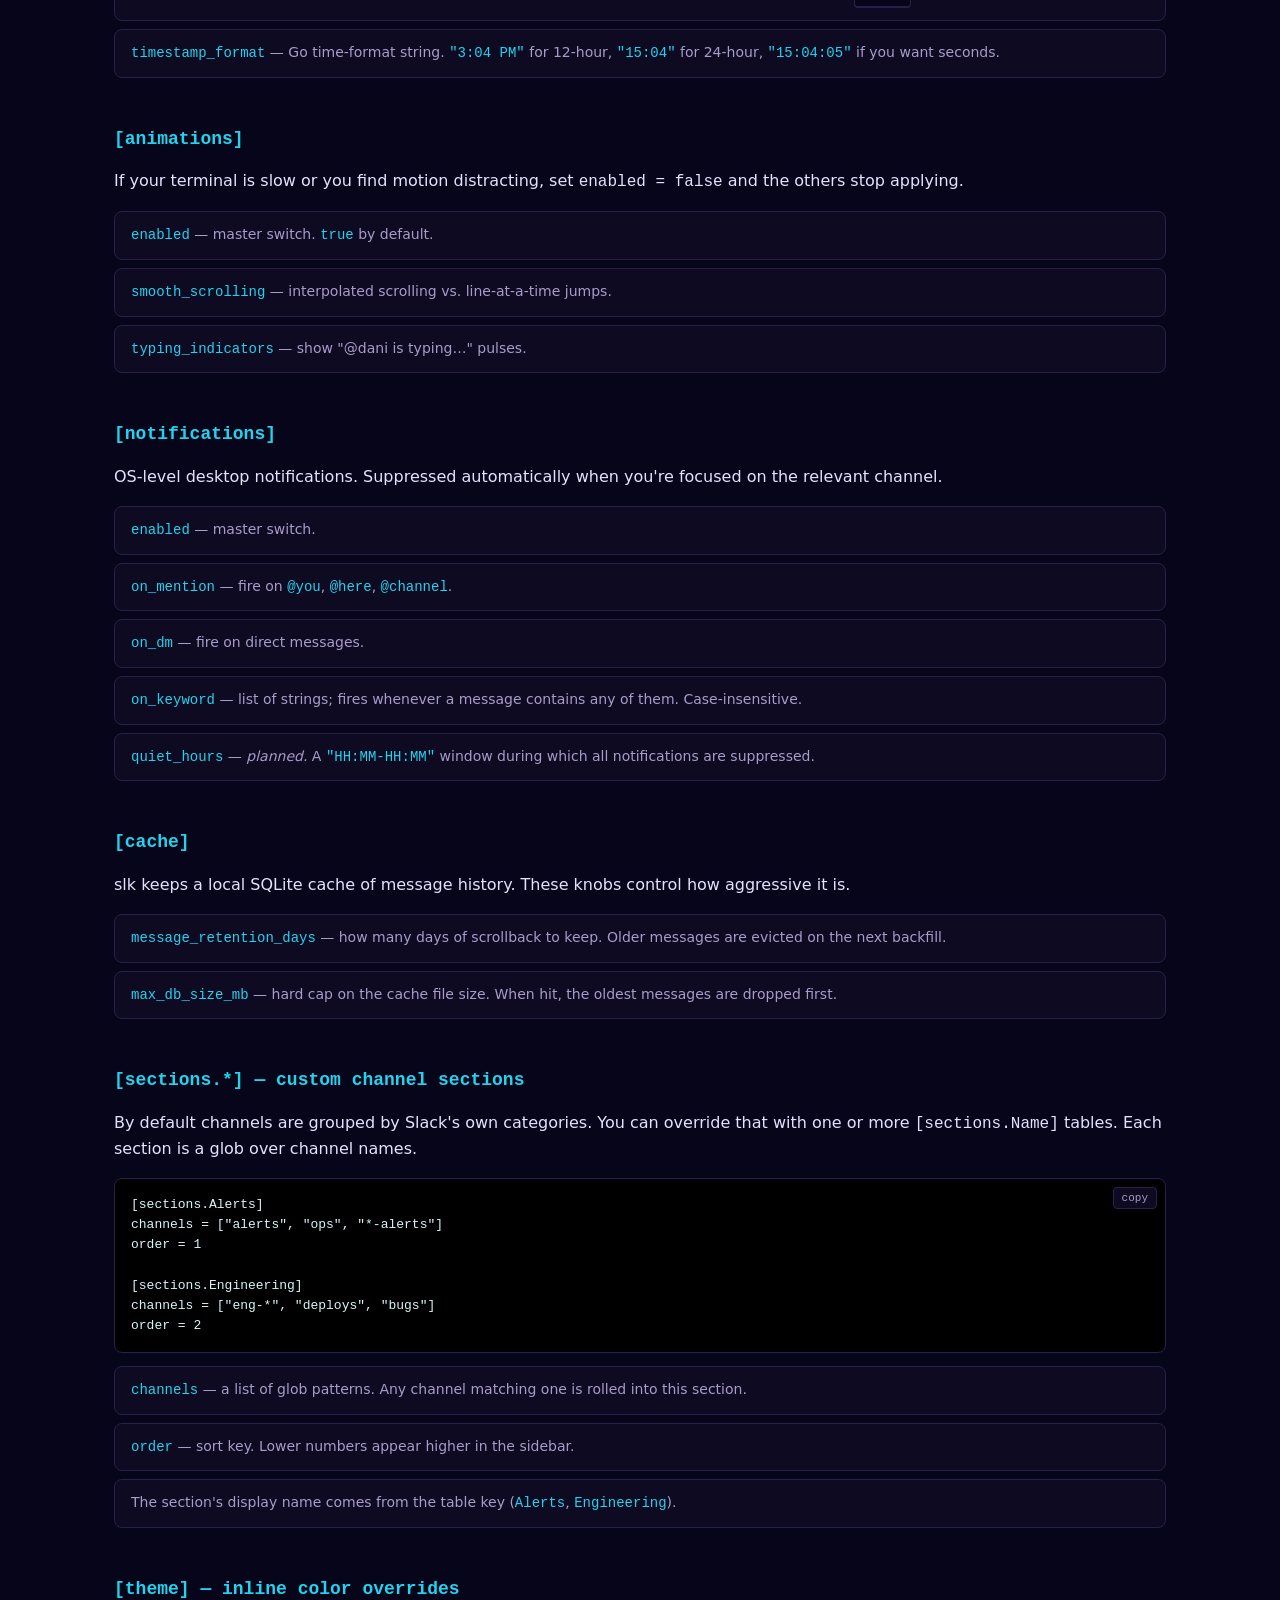
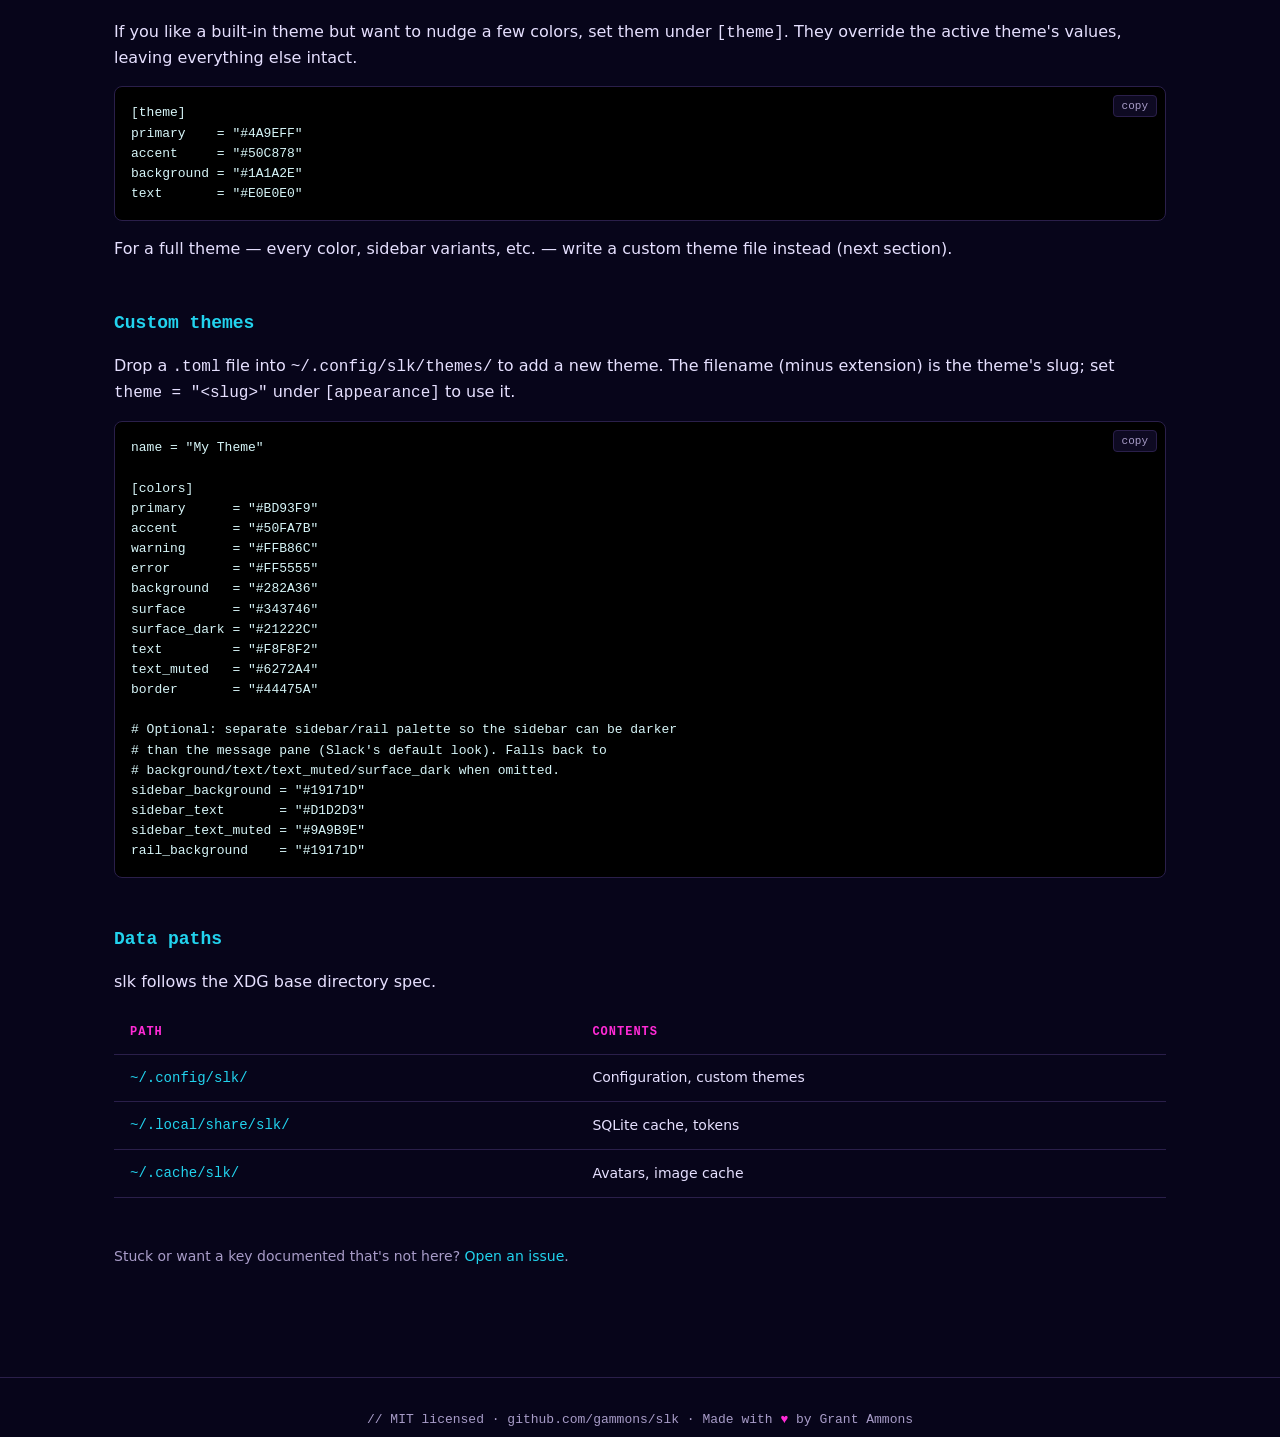
==== commit 7ab35747: "Reorder nav: install, config, themes" ====
--- a/config/index.html
+++ b/config/index.html
@@ -12,9 +12,9 @@
   <nav class="nav nav--solid" aria-label="Primary">
     <a class="nav__brand" href="/">slk</a>
     <div class="nav__links">
-      <a href="/themes/">themes</a>
       <a href="/install/">install</a>
       <a href="/config/">config</a>
+      <a href="/themes/">themes</a>
       <a href="https://github.com/gammons/slk"><svg class="nav__icon" viewBox="0 0 16 16" aria-hidden="true"><path d="M8 0C3.58 0 0 3.58 0 8c0 3.54 2.29 6.53 5.47 7.59.4.07.55-.17.55-.38 0-.19-.01-.82-.01-1.49-2.01.37-2.53-.49-2.69-.94-.09-.23-.48-.94-.82-1.13-.28-.15-.68-.52-.01-.53.63-.01 1.08.58 1.23.82.72 1.21 1.87.87 2.33.66.07-.52.28-.87.51-1.07-1.78-.2-3.64-.89-3.64-3.95 0-.87.31-1.59.82-2.15-.08-.2-.36-1.02.08-2.12 0 0 .67-.21 2.2.82.64-.18 1.32-.27 2-.27.68 0 1.36.09 2 .27 1.53-1.04 2.2-.82 2.2-.82.44 1.1.16 1.92.08 2.12.51.56.82 1.27.82 2.15 0 3.07-1.87 3.75-3.65 3.95.29.25.54.73.54 1.48 0 1.07-.01 1.93-.01 2.2 0 .21.15.46.55.38A8.013 8.013 0 0 0 16 8c0-4.42-3.58-8-8-8z"/></svg>github</a>
     </div>
   </nav>
--- a/styles.css
+++ b/styles.css
@@ -394,11 +394,41 @@
 }
 
 /* ============================================================
+   marquee (screenshot below hero)
+   ============================================================ */
+.marquee {
+  padding-block: var(--s-5) var(--s-7);
+}
+.marquee__frame {
+  max-width: 1100px;
+  margin-inline: auto;
+  border-radius: var(--radius-lg);
+  overflow: hidden;
+  border: 3px solid rgba(34, 211, 238, 0.45);
+  background: var(--surface);
+  box-shadow:
+    0 0 30px rgba(34, 211, 238, 0.18),
+    0 0 90px rgba(34, 211, 238, 0.14),
+    0 0 180px rgba(0, 180, 216, 0.1),
+    0 24px 60px rgba(0, 0, 0, 0.55);
+}
+.marquee__frame img {
+  width: 100%;
+  height: auto;
+  display: block;
+}
+
+/* ============================================================
    sections (post-hero)
    ============================================================ */
 .section {
   padding-block: var(--s-9);
   border-top: 1px solid var(--border);
+}
+/* Variant used when adjacent to the marquee — no border, tighter top/bottom. */
+.section--flush {
+  border-top: none;
+  padding-block: var(--s-7);
 }
 .section__eyebrow {
   font-family: var(--font-mono);
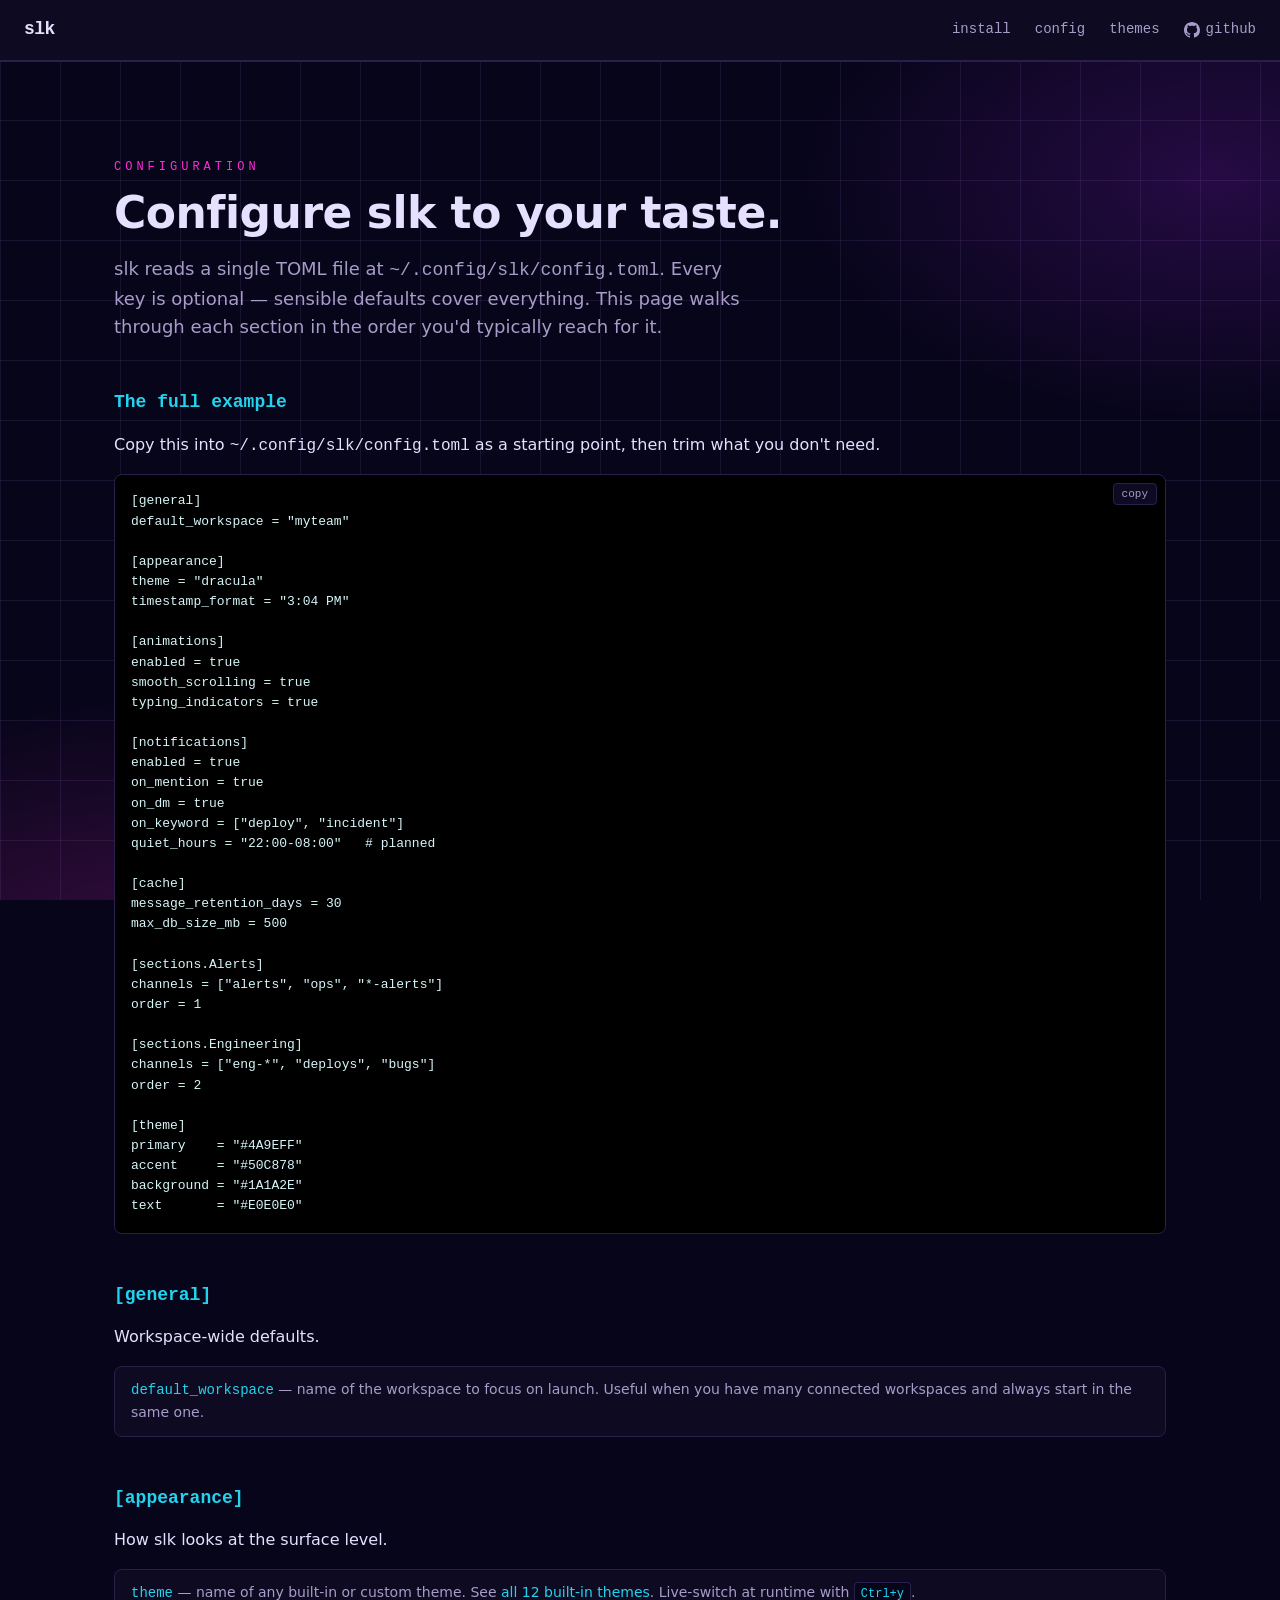
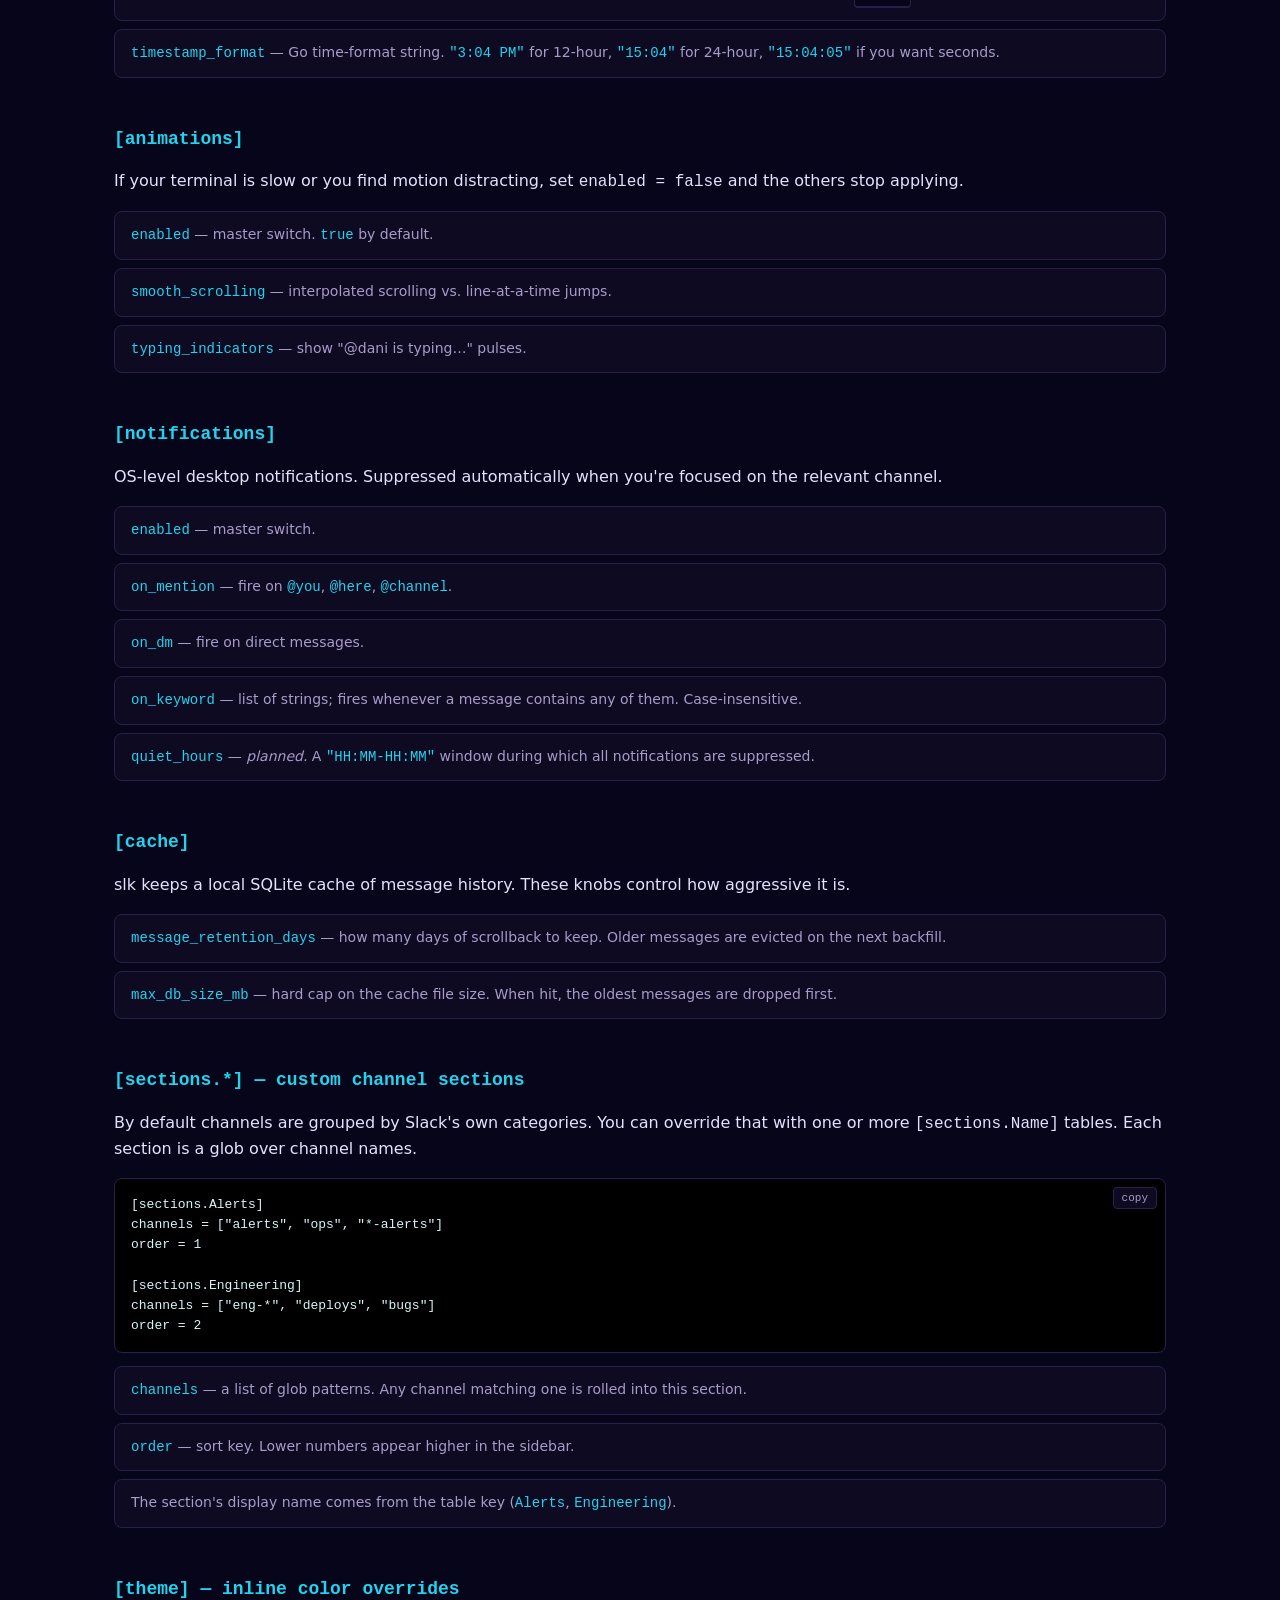
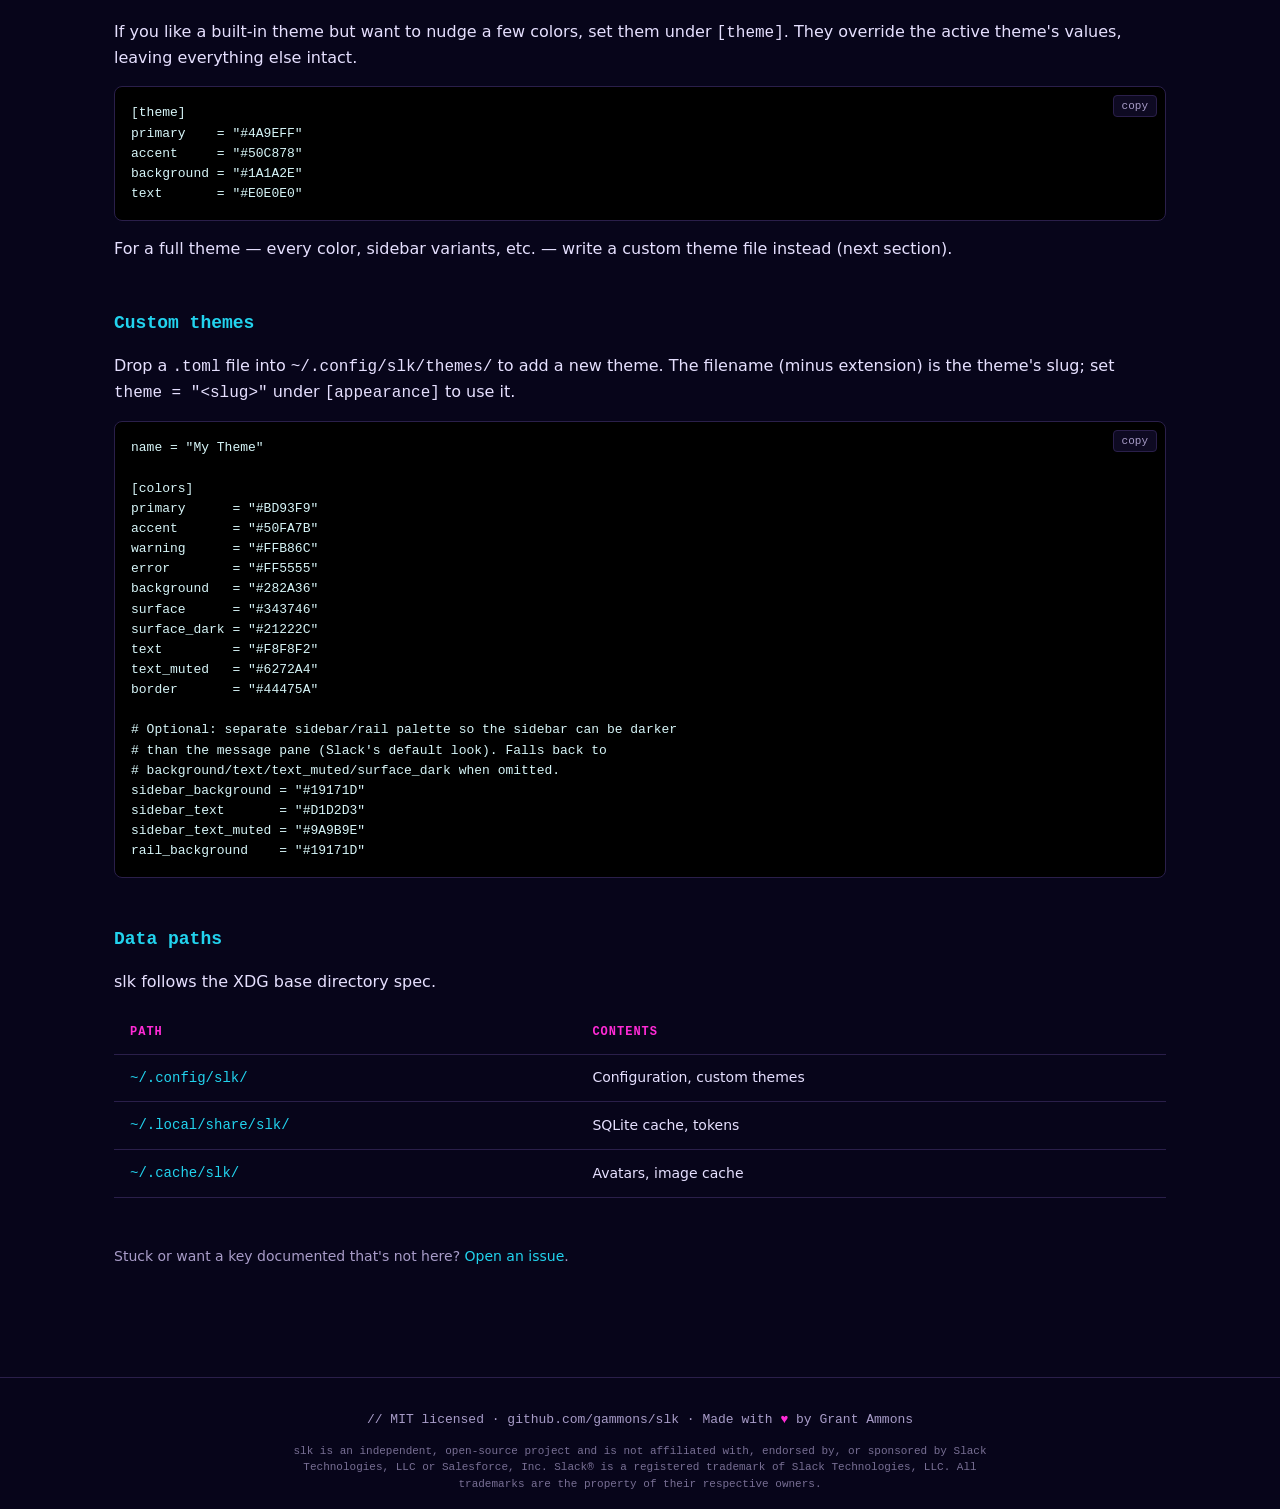
==== commit f9198913: "Add trademark disclaimer to footer Clarifies slk is an independent open-source project, not affiliat" ====
--- a/config/index.html
+++ b/config/index.html
@@ -174,6 +174,9 @@
   <footer class="footer">
     <div class="container">
       // MIT licensed · <a href="https://github.com/gammons/slk">github.com/gammons/slk</a> · Made with <span class="heart">♥</span> by <a href="https://grant.dev">Grant Ammons</a>
+      <p class="footer__disclaimer">
+        slk is an independent, open-source project and is not affiliated with, endorsed by, or sponsored by Slack Technologies, LLC or Salesforce, Inc. Slack&reg; is a registered trademark of Slack Technologies, LLC. All trademarks are the property of their respective owners.
+      </p>
     </div>
   </footer>
 
--- a/styles.css
+++ b/styles.css
@@ -535,6 +535,14 @@
 .footer a { color: var(--text-muted); }
 .footer a:hover { color: var(--cyan); }
 .footer .heart { color: var(--magenta); }
+.footer__disclaimer {
+  margin-top: var(--s-3);
+  font-size: 11px;
+  opacity: 0.7;
+  max-width: 720px;
+  margin-inline: auto;
+  line-height: 1.5;
+}
 
 .themes-strip {
   display: grid;
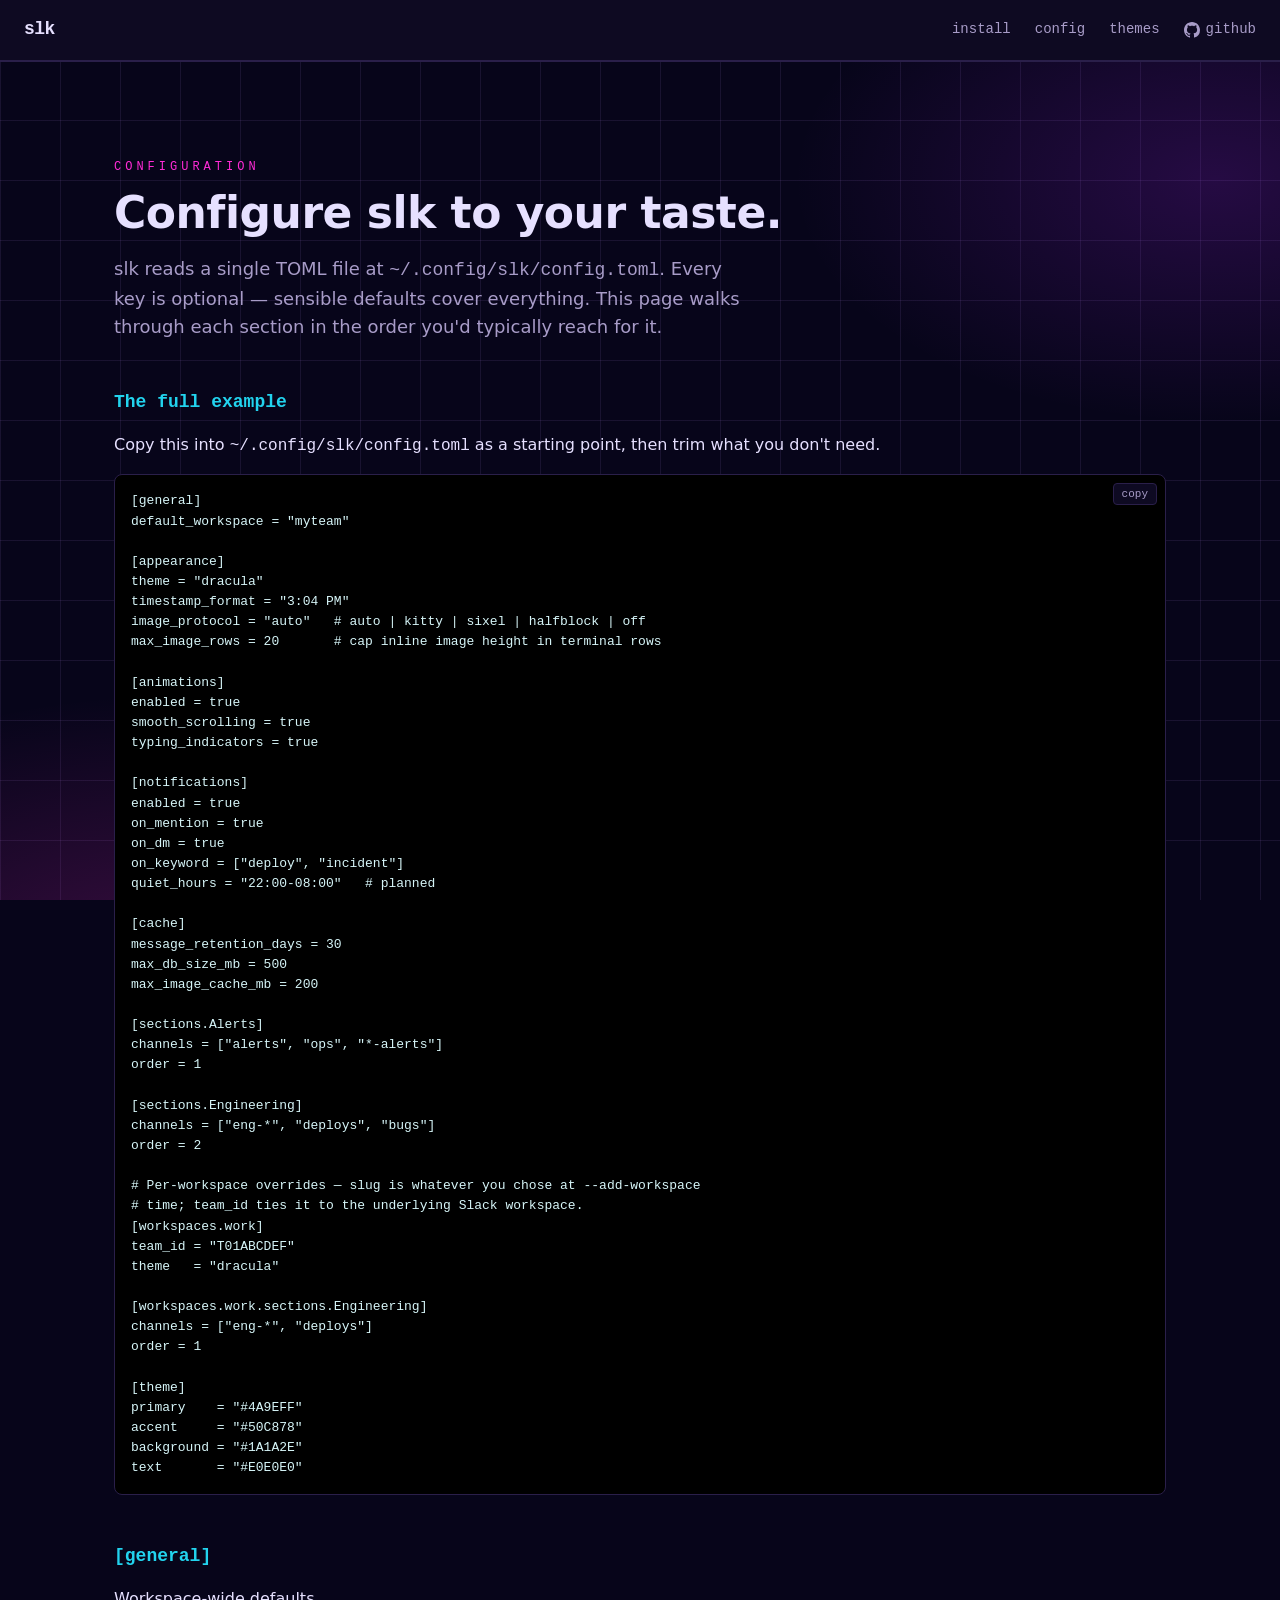
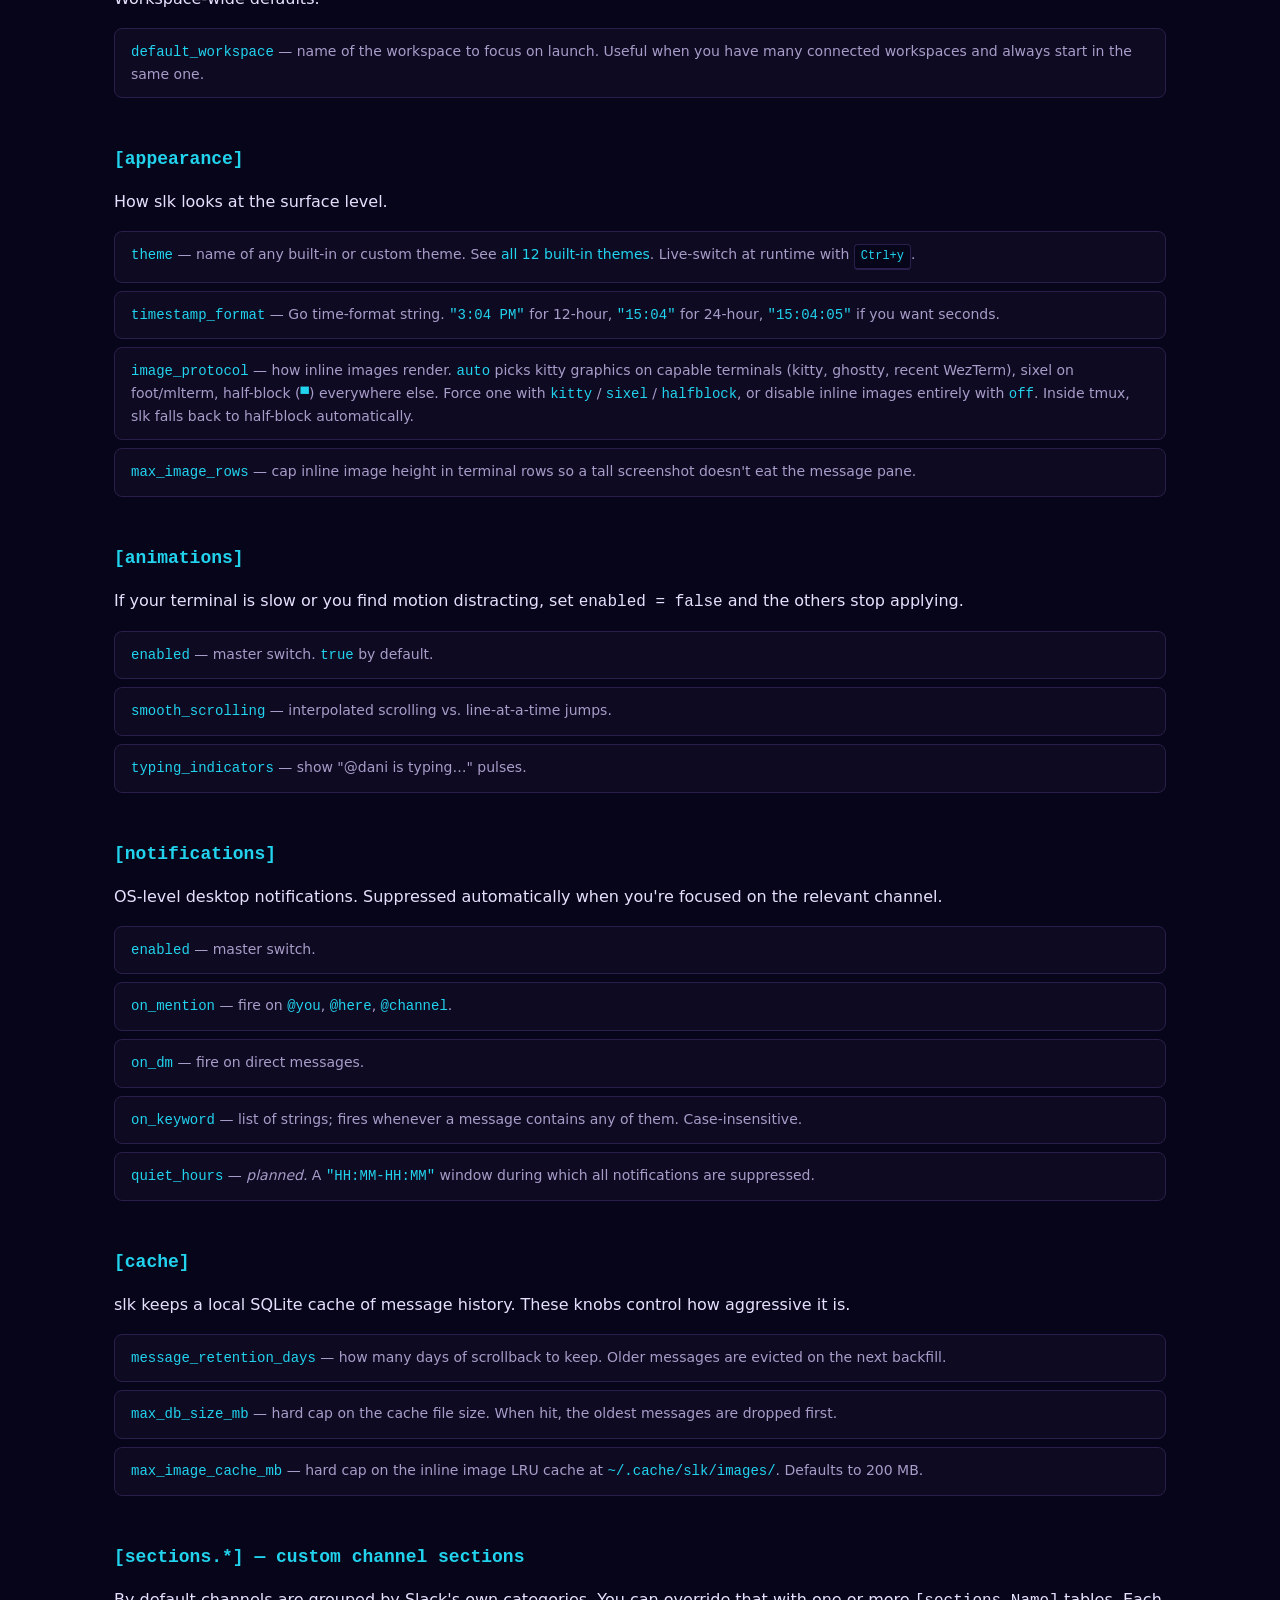
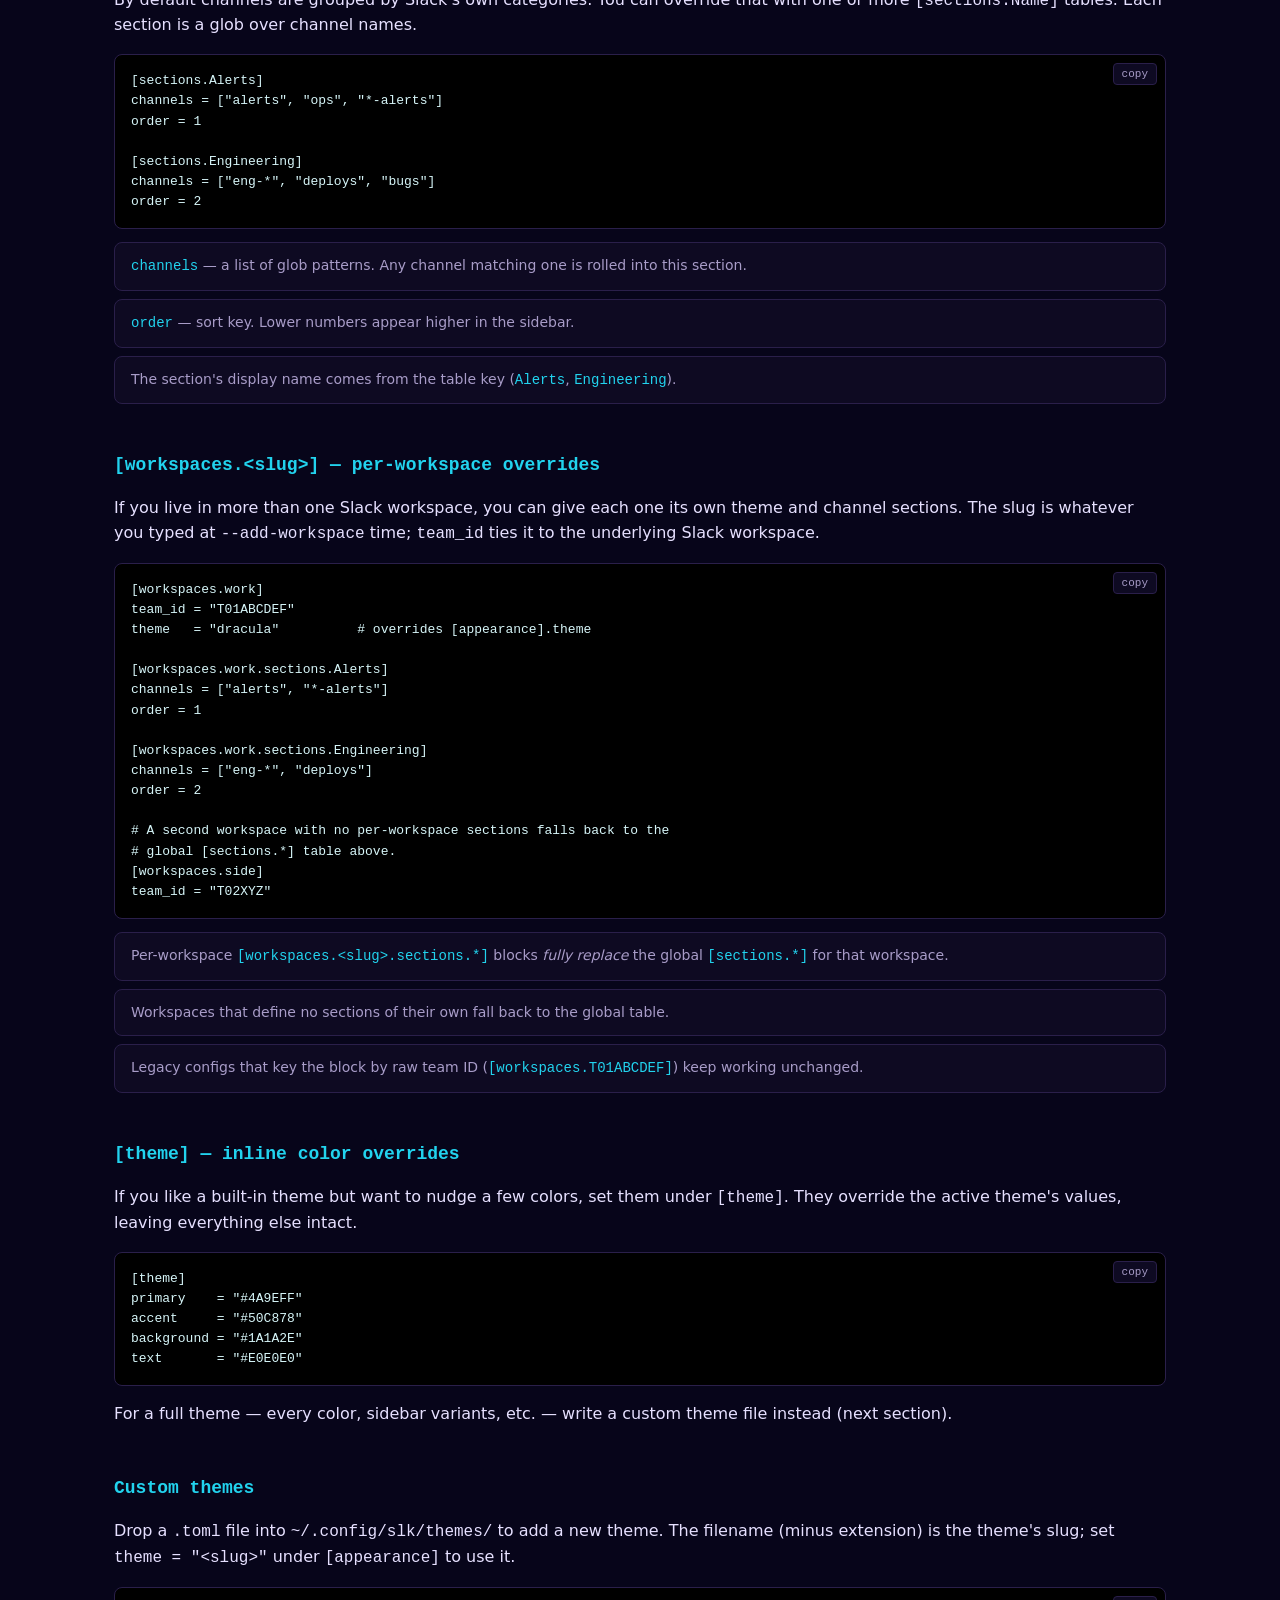
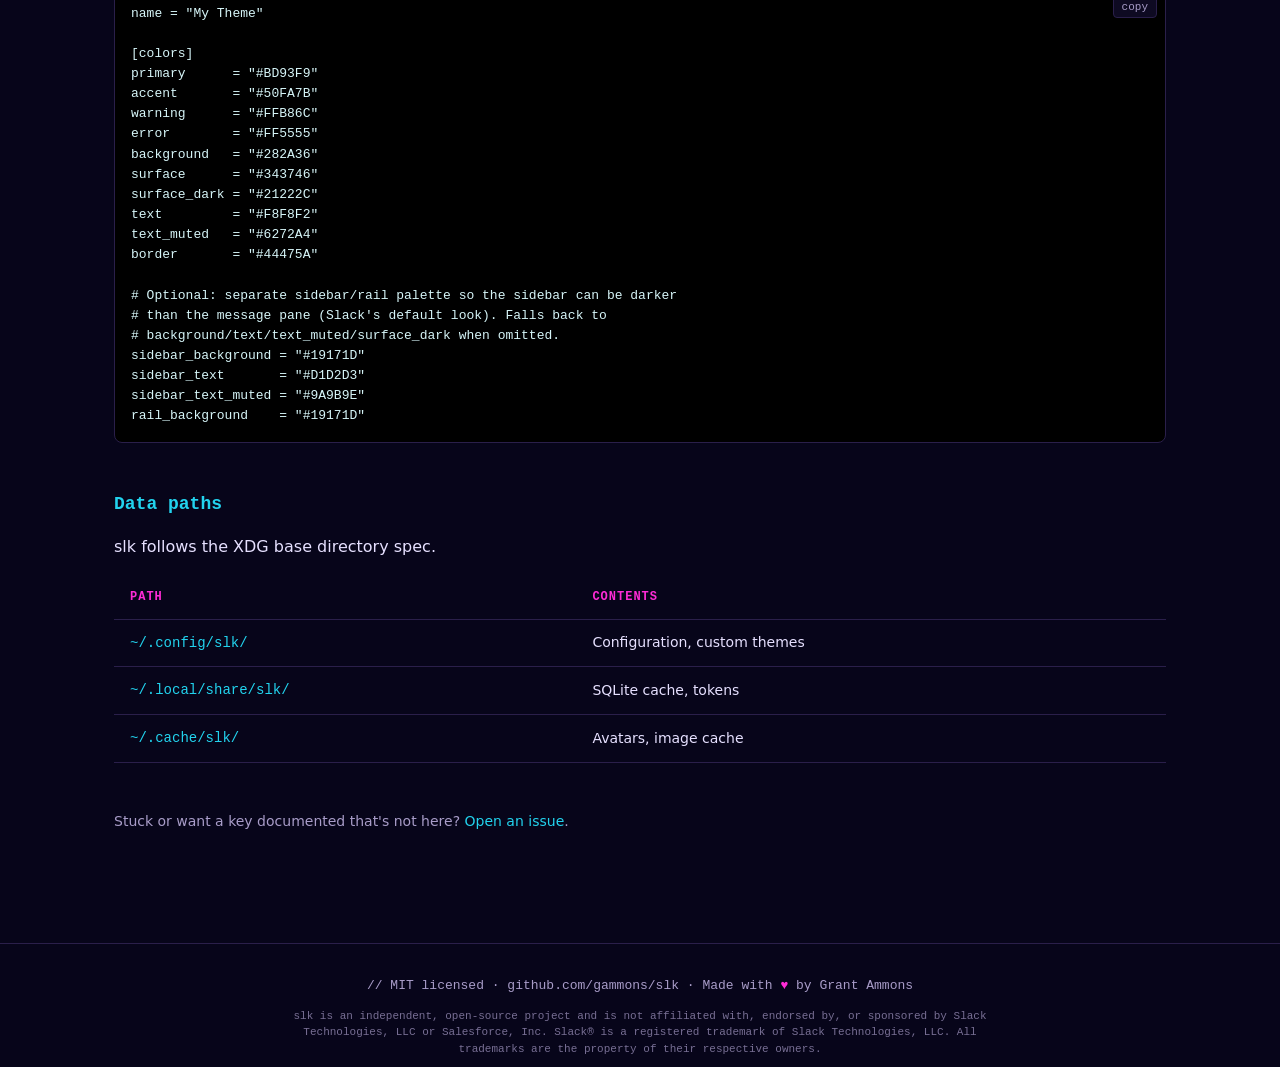
==== commit beb581a5: "Reflect README updates: inline images, notifications, drag-to-copy, fuzzy finder Add feature cards f" ====
--- a/config/index.html
+++ b/config/index.html
@@ -37,6 +37,8 @@
 [appearance]
 theme = "dracula"
 timestamp_format = "3:04 PM"
+image_protocol = "auto"   # auto | kitty | sixel | halfblock | off
+max_image_rows = 20       # cap inline image height in terminal rows
 
 [animations]
 enabled = true
@@ -53,6 +55,7 @@
 [cache]
 message_retention_days = 30
 max_db_size_mb = 500
+max_image_cache_mb = 200
 
 [sections.Alerts]
 channels = ["alerts", "ops", "*-alerts"]
@@ -61,6 +64,16 @@
 [sections.Engineering]
 channels = ["eng-*", "deploys", "bugs"]
 order = 2
+
+# Per-workspace overrides — slug is whatever you chose at --add-workspace
+# time; team_id ties it to the underlying Slack workspace.
+[workspaces.work]
+team_id = "T01ABCDEF"
+theme   = "dracula"
+
+[workspaces.work.sections.Engineering]
+channels = ["eng-*", "deploys"]
+order = 1
 
 [theme]
 primary    = "#4A9EFF"
@@ -79,6 +92,8 @@
       <ul class="config-list">
         <li><code>theme</code> — name of any built-in or custom theme. See <a href="/themes/">all 12 built-in themes</a>. Live-switch at runtime with <span class="kbd">Ctrl+y</span>.</li>
         <li><code>timestamp_format</code> — Go time-format string. <code>"3:04 PM"</code> for 12-hour, <code>"15:04"</code> for 24-hour, <code>"15:04:05"</code> if you want seconds.</li>
+        <li><code>image_protocol</code> — how inline images render. <code>auto</code> picks kitty graphics on capable terminals (kitty, ghostty, recent WezTerm), sixel on foot/mlterm, half-block (<code>▀</code>) everywhere else. Force one with <code>kitty</code> / <code>sixel</code> / <code>halfblock</code>, or disable inline images entirely with <code>off</code>. Inside tmux, slk falls back to half-block automatically.</li>
+        <li><code>max_image_rows</code> — cap inline image height in terminal rows so a tall screenshot doesn't eat the message pane.</li>
       </ul>
 
       <h3 class="step-title">[animations]</h3>
@@ -104,6 +119,7 @@
       <ul class="config-list">
         <li><code>message_retention_days</code> — how many days of scrollback to keep. Older messages are evicted on the next backfill.</li>
         <li><code>max_db_size_mb</code> — hard cap on the cache file size. When hit, the oldest messages are dropped first.</li>
+        <li><code>max_image_cache_mb</code> — hard cap on the inline image LRU cache at <code>~/.cache/slk/images/</code>. Defaults to 200 MB.</li>
       </ul>
 
       <h3 class="step-title">[sections.*] — custom channel sections</h3>
@@ -119,6 +135,30 @@
         <li><code>channels</code> — a list of glob patterns. Any channel matching one is rolled into this section.</li>
         <li><code>order</code> — sort key. Lower numbers appear higher in the sidebar.</li>
         <li>The section's display name comes from the table key (<code>Alerts</code>, <code>Engineering</code>).</li>
+      </ul>
+
+      <h3 class="step-title">[workspaces.&lt;slug&gt;] — per-workspace overrides</h3>
+      <p>If you live in more than one Slack workspace, you can give each one its own theme and channel sections. The slug is whatever you typed at <code>--add-workspace</code> time; <code>team_id</code> ties it to the underlying Slack workspace.</p>
+      <pre class="install__code"><button class="copy-btn" data-copy>copy</button>[workspaces.work]
+team_id = "T01ABCDEF"
+theme   = "dracula"          # overrides [appearance].theme
+
+[workspaces.work.sections.Alerts]
+channels = ["alerts", "*-alerts"]
+order = 1
+
+[workspaces.work.sections.Engineering]
+channels = ["eng-*", "deploys"]
+order = 2
+
+# A second workspace with no per-workspace sections falls back to the
+# global [sections.*] table above.
+[workspaces.side]
+team_id = "T02XYZ"</pre>
+      <ul class="config-list">
+        <li>Per-workspace <code>[workspaces.&lt;slug&gt;.sections.*]</code> blocks <em>fully replace</em> the global <code>[sections.*]</code> for that workspace.</li>
+        <li>Workspaces that define no sections of their own fall back to the global table.</li>
+        <li>Legacy configs that key the block by raw team ID (<code>[workspaces.T01ABCDEF]</code>) keep working unchanged.</li>
       </ul>
 
       <h3 class="step-title">[theme] — inline color overrides</h3>
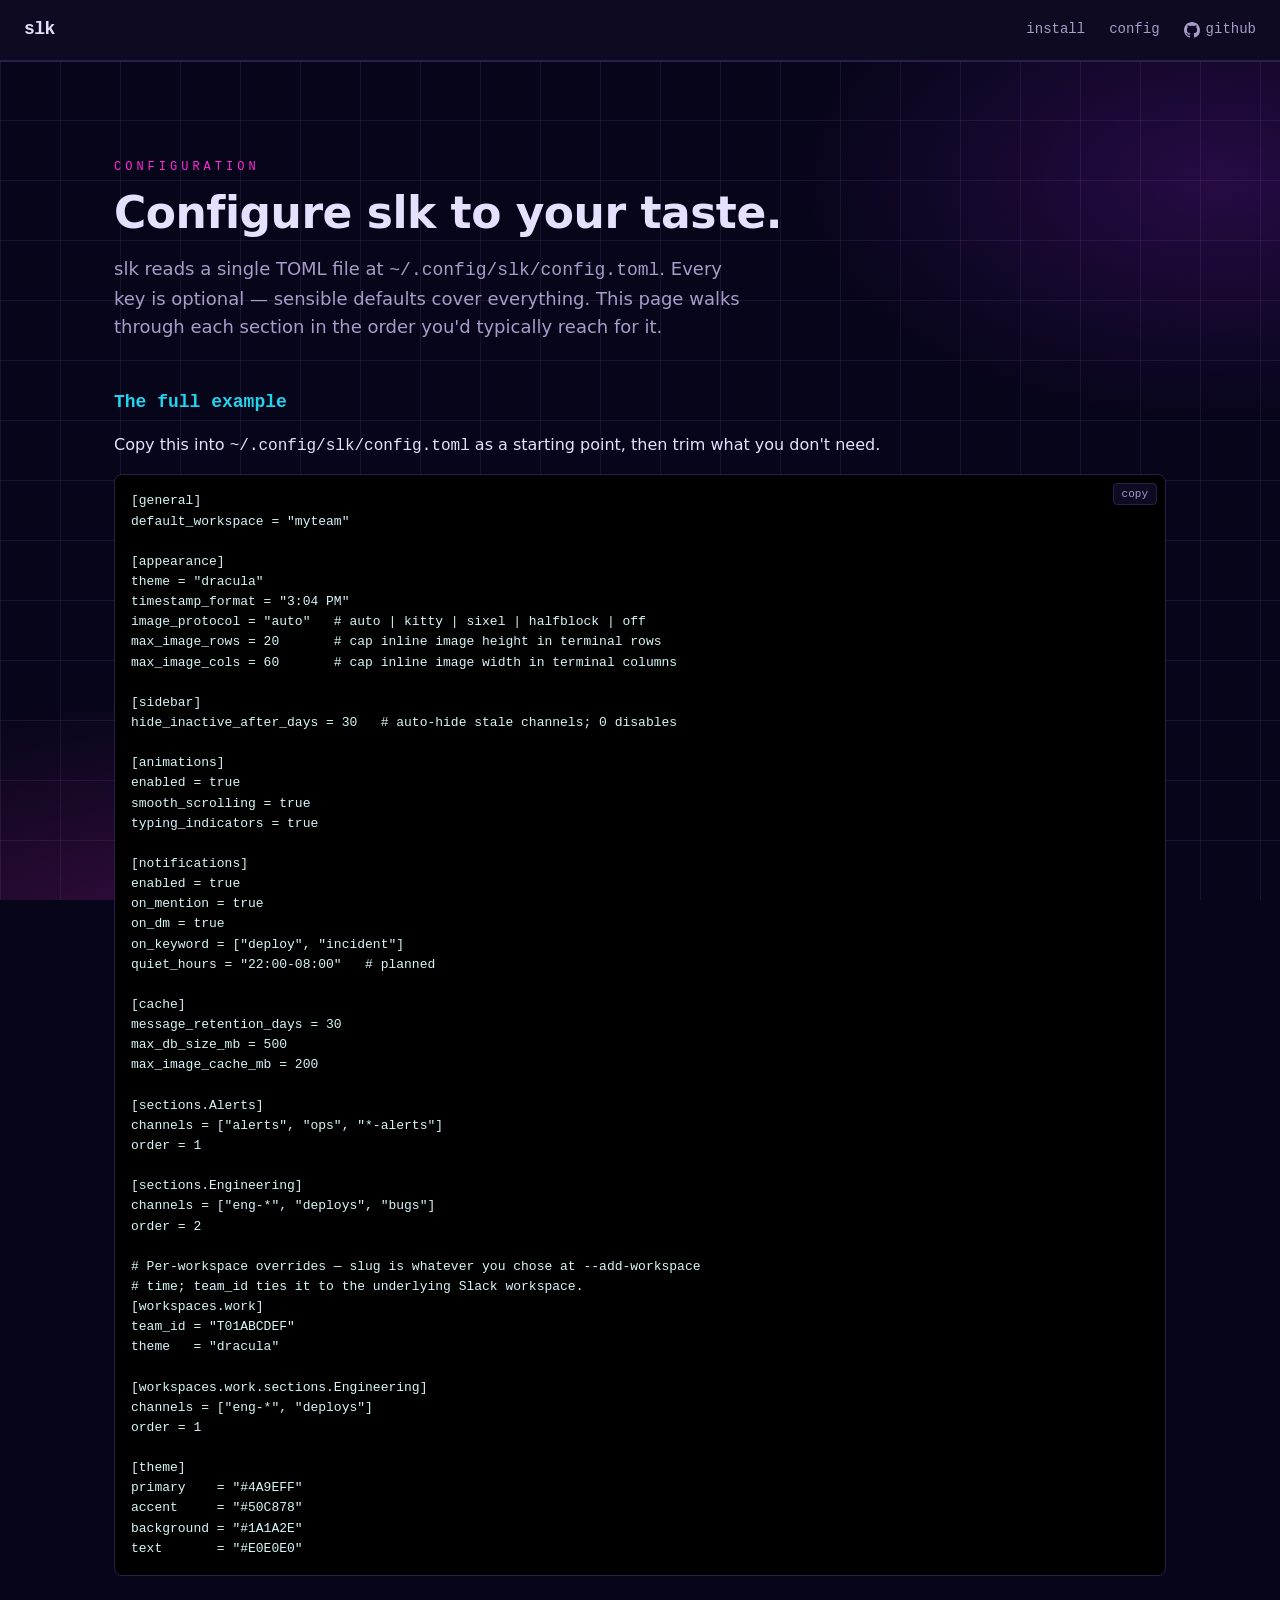
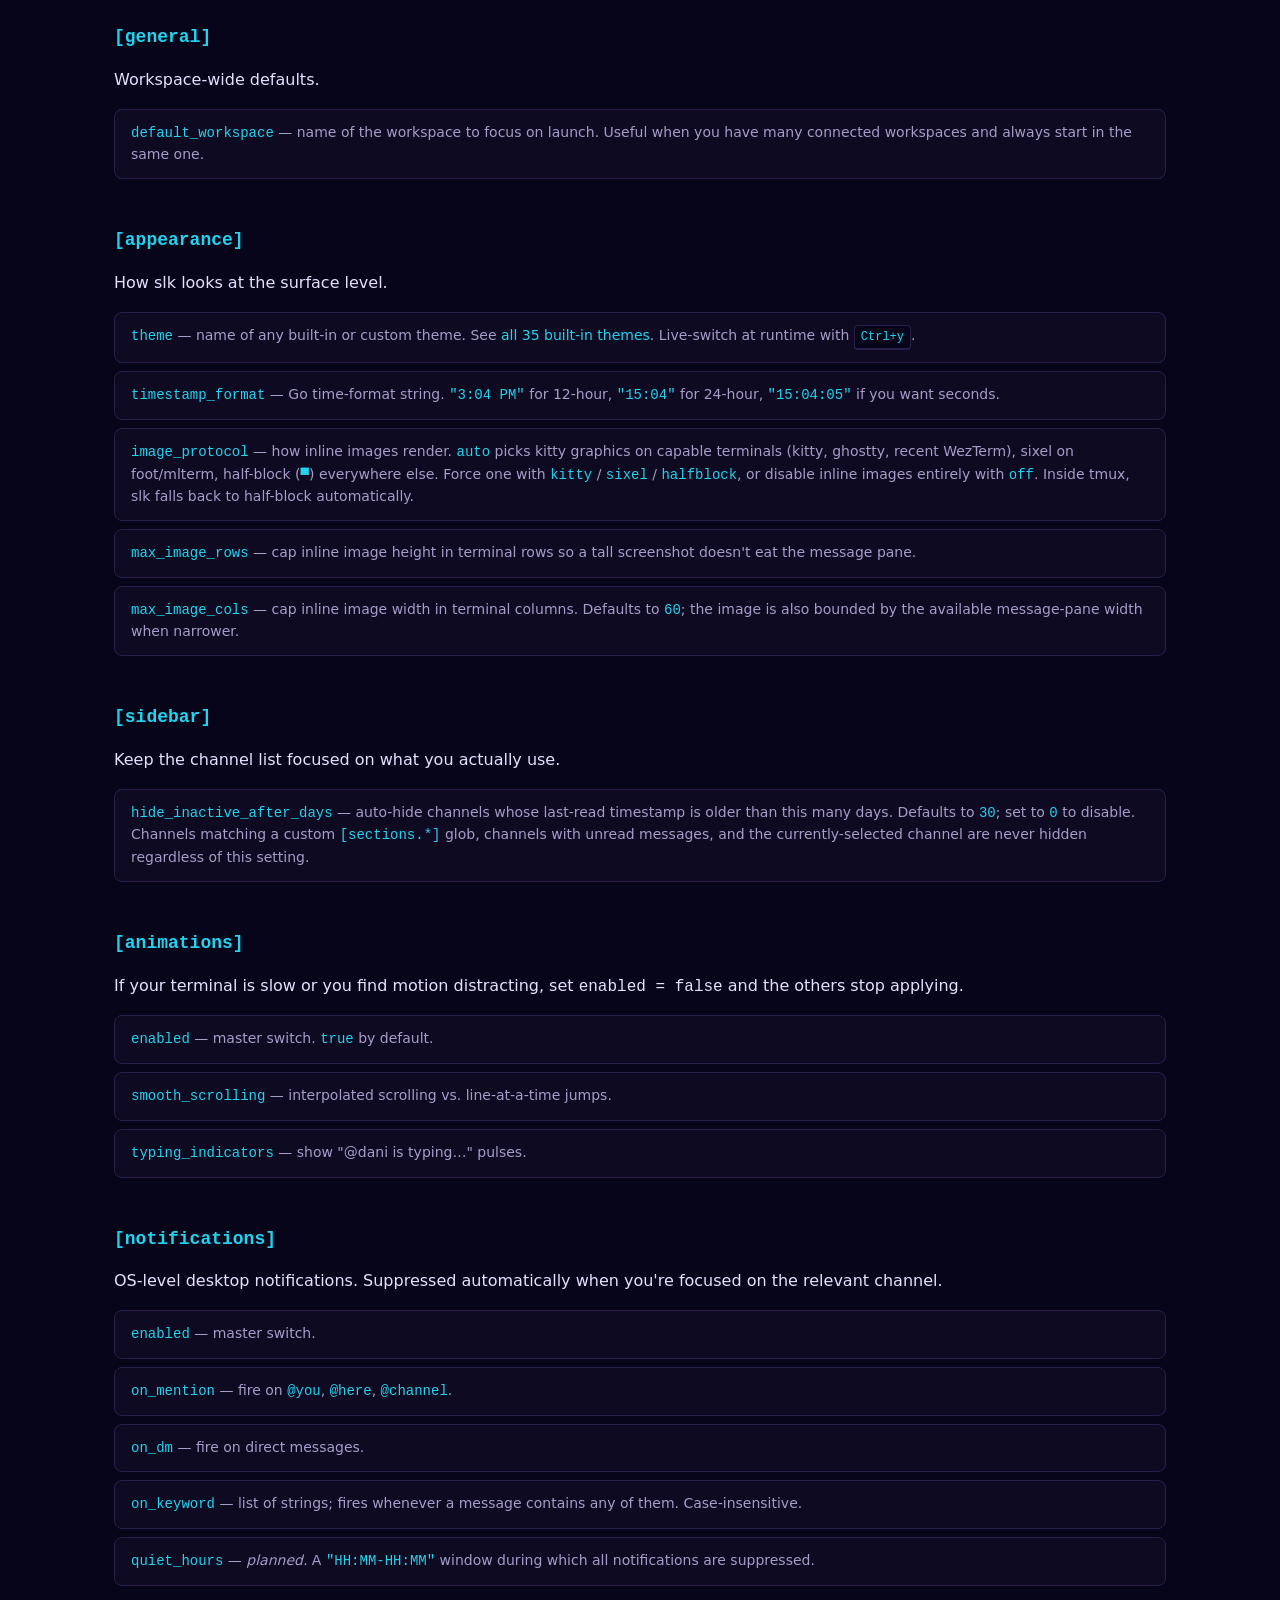
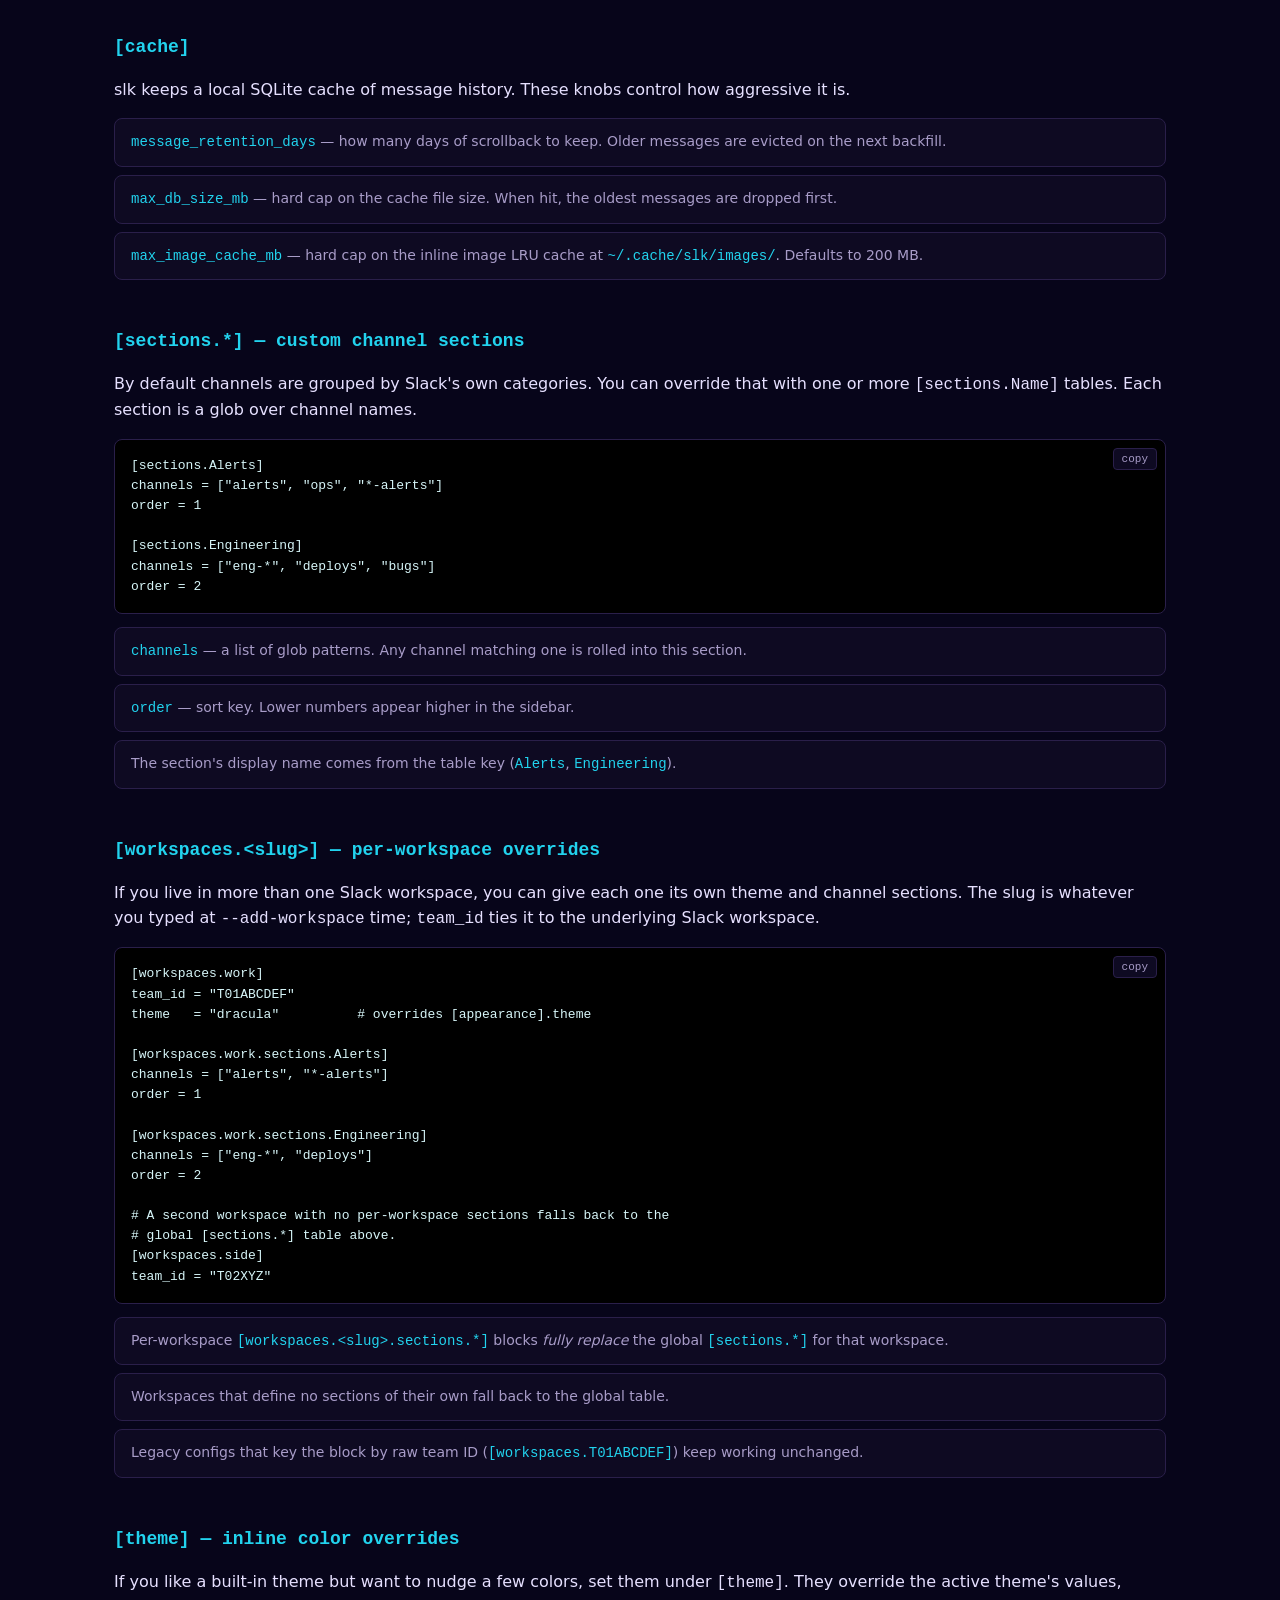
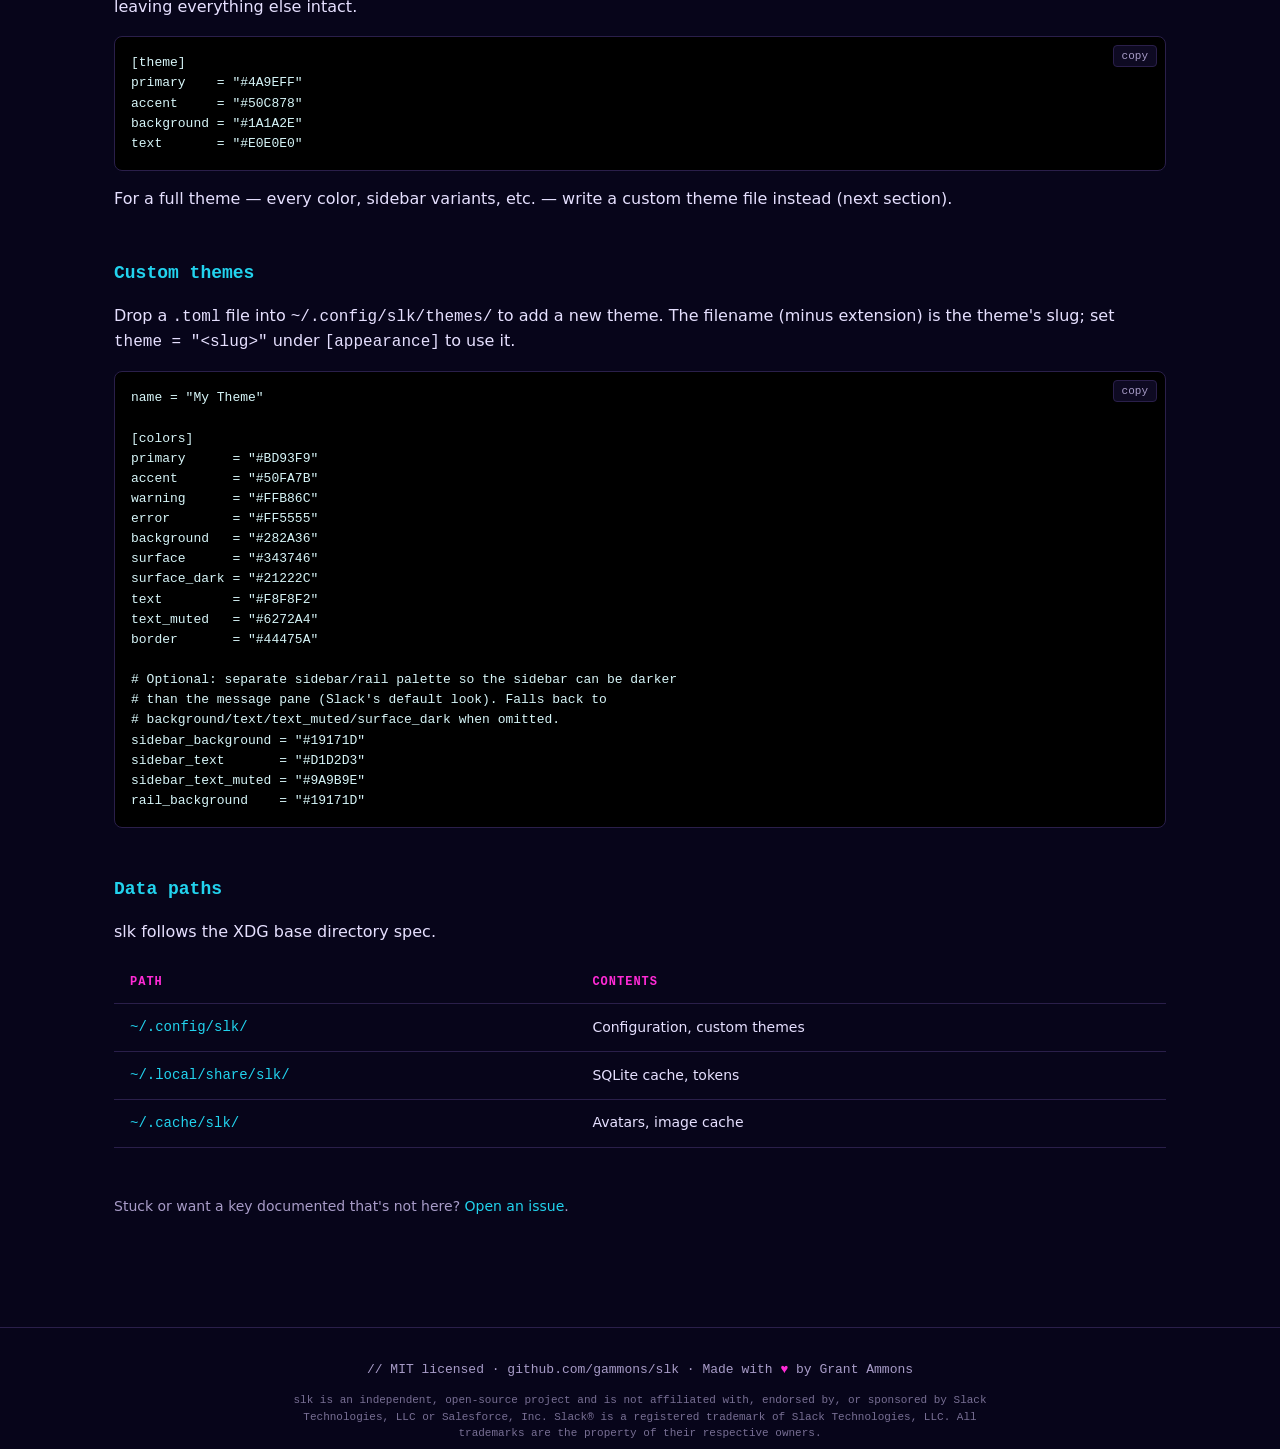
==== commit a2d8c521: "Drop themes nav, add keybindings section, sync config docs - Remove themes link from nav across all " ====
--- a/config/index.html
+++ b/config/index.html
@@ -14,7 +14,6 @@
     <div class="nav__links">
       <a href="/install/">install</a>
       <a href="/config/">config</a>
-      <a href="/themes/">themes</a>
       <a href="https://github.com/gammons/slk"><svg class="nav__icon" viewBox="0 0 16 16" aria-hidden="true"><path d="M8 0C3.58 0 0 3.58 0 8c0 3.54 2.29 6.53 5.47 7.59.4.07.55-.17.55-.38 0-.19-.01-.82-.01-1.49-2.01.37-2.53-.49-2.69-.94-.09-.23-.48-.94-.82-1.13-.28-.15-.68-.52-.01-.53.63-.01 1.08.58 1.23.82.72 1.21 1.87.87 2.33.66.07-.52.28-.87.51-1.07-1.78-.2-3.64-.89-3.64-3.95 0-.87.31-1.59.82-2.15-.08-.2-.36-1.02.08-2.12 0 0 .67-.21 2.2.82.64-.18 1.32-.27 2-.27.68 0 1.36.09 2 .27 1.53-1.04 2.2-.82 2.2-.82.44 1.1.16 1.92.08 2.12.51.56.82 1.27.82 2.15 0 3.07-1.87 3.75-3.65 3.95.29.25.54.73.54 1.48 0 1.07-.01 1.93-.01 2.2 0 .21.15.46.55.38A8.013 8.013 0 0 0 16 8c0-4.42-3.58-8-8-8z"/></svg>github</a>
     </div>
   </nav>
@@ -39,6 +38,10 @@
 timestamp_format = "3:04 PM"
 image_protocol = "auto"   # auto | kitty | sixel | halfblock | off
 max_image_rows = 20       # cap inline image height in terminal rows
+max_image_cols = 60       # cap inline image width in terminal columns
+
+[sidebar]
+hide_inactive_after_days = 30   # auto-hide stale channels; 0 disables
 
 [animations]
 enabled = true
@@ -90,10 +93,17 @@
       <h3 class="step-title">[appearance]</h3>
       <p>How slk looks at the surface level.</p>
       <ul class="config-list">
-        <li><code>theme</code> — name of any built-in or custom theme. See <a href="/themes/">all 12 built-in themes</a>. Live-switch at runtime with <span class="kbd">Ctrl+y</span>.</li>
+        <li><code>theme</code> — name of any built-in or custom theme. See <a href="/themes/">all 35 built-in themes</a>. Live-switch at runtime with <span class="kbd">Ctrl+y</span>.</li>
         <li><code>timestamp_format</code> — Go time-format string. <code>"3:04 PM"</code> for 12-hour, <code>"15:04"</code> for 24-hour, <code>"15:04:05"</code> if you want seconds.</li>
         <li><code>image_protocol</code> — how inline images render. <code>auto</code> picks kitty graphics on capable terminals (kitty, ghostty, recent WezTerm), sixel on foot/mlterm, half-block (<code>▀</code>) everywhere else. Force one with <code>kitty</code> / <code>sixel</code> / <code>halfblock</code>, or disable inline images entirely with <code>off</code>. Inside tmux, slk falls back to half-block automatically.</li>
         <li><code>max_image_rows</code> — cap inline image height in terminal rows so a tall screenshot doesn't eat the message pane.</li>
+        <li><code>max_image_cols</code> — cap inline image width in terminal columns. Defaults to <code>60</code>; the image is also bounded by the available message-pane width when narrower.</li>
+      </ul>
+
+      <h3 class="step-title">[sidebar]</h3>
+      <p>Keep the channel list focused on what you actually use.</p>
+      <ul class="config-list">
+        <li><code>hide_inactive_after_days</code> — auto-hide channels whose last-read timestamp is older than this many days. Defaults to <code>30</code>; set to <code>0</code> to disable. Channels matching a custom <code>[sections.*]</code> glob, channels with unread messages, and the currently-selected channel are never hidden regardless of this setting.</li>
       </ul>
 
       <h3 class="step-title">[animations]</h3>
--- a/styles.css
+++ b/styles.css
@@ -397,7 +397,7 @@
    marquee (screenshot below hero)
    ============================================================ */
 .marquee {
-  padding-block: var(--s-5) var(--s-7);
+  padding-block: var(--s-5) var(--s-9);
 }
 .marquee__frame {
   max-width: 1100px;
@@ -407,10 +407,11 @@
   border: 3px solid rgba(34, 211, 238, 0.45);
   background: var(--surface);
   box-shadow:
-    0 0 30px rgba(34, 211, 238, 0.18),
-    0 0 90px rgba(34, 211, 238, 0.14),
-    0 0 180px rgba(0, 180, 216, 0.1),
-    0 24px 60px rgba(0, 0, 0, 0.55);
+    0 0 40px rgba(34, 211, 238, 0.35),
+    0 20px 80px rgba(34, 211, 238, 0.25),
+    0 40px 140px rgba(168, 85, 247, 0.22),
+    0 80px 220px rgba(236, 72, 153, 0.16),
+    0 0 260px rgba(0, 180, 216, 0.18);
 }
 .marquee__frame img {
   width: 100%;
@@ -484,7 +485,7 @@
 .features {
   display: grid;
   grid-template-columns: repeat(3, 1fr);
-  gap: var(--s-5);
+  gap: var(--s-3);
 }
 @media (max-width: 900px) { .features { grid-template-columns: repeat(2, 1fr); } }
 @media (max-width: 600px) { .features { grid-template-columns: 1fr; } }
@@ -492,36 +493,84 @@
   background: var(--surface);
   border: 1px solid var(--border);
   border-radius: var(--radius);
-  padding: var(--s-5);
+  padding: var(--s-4);
 }
 .feature__label {
+  font-family: var(--font-mono);
+  font-size: 11px;
+  letter-spacing: 2px;
+  text-transform: uppercase;
+  color: var(--magenta);
+  margin: 0 0 var(--s-2);
+}
+.feature__title {
+  font-size: 17px;
+  font-weight: 700;
+  margin: 0 0 var(--s-1);
+  line-height: 1.25;
+}
+.feature__body {
+  font-size: 14px;
+  line-height: 1.5;
+  color: var(--text-muted);
+  margin: 0;
+}
+.kbd {
+  display: inline-block;
+  font-family: var(--font-mono);
+  font-size: 12px;
+  padding: 2px 6px;
+  border: 1px solid var(--border);
+  border-bottom-width: 2px;
+  border-radius: 4px;
+  background: var(--bg);
+  color: var(--cyan);
+}
+
+/* ============================================================
+   keybindings reference
+   ============================================================ */
+.keys {
+  display: grid;
+  grid-template-columns: repeat(2, 1fr);
+  gap: var(--s-5);
+  margin-top: var(--s-5);
+}
+@media (max-width: 700px) { .keys { grid-template-columns: 1fr; } }
+.keys__group {
+  background: var(--surface);
+  border: 1px solid var(--border);
+  border-radius: var(--radius);
+  padding: var(--s-4);
+}
+.keys__title {
   font-family: var(--font-mono);
   font-size: 12px;
   letter-spacing: 2px;
   text-transform: uppercase;
   color: var(--magenta);
   margin: 0 0 var(--s-3);
-}
-.feature__title {
-  font-size: 20px;
   font-weight: 700;
-  margin: 0 0 var(--s-2);
-}
-.feature__body {
-  font-size: 15px;
-  color: var(--text-muted);
+}
+.keys__list {
+  display: grid;
+  grid-template-columns: max-content 1fr;
+  column-gap: var(--s-3);
+  row-gap: var(--s-2);
   margin: 0;
-}
-.kbd {
-  display: inline-block;
-  font-family: var(--font-mono);
-  font-size: 12px;
-  padding: 2px 6px;
-  border: 1px solid var(--border);
-  border-bottom-width: 2px;
-  border-radius: 4px;
-  background: var(--bg);
-  color: var(--cyan);
+  align-items: baseline;
+}
+.keys__list dt {
+  display: flex;
+  flex-wrap: wrap;
+  gap: 4px;
+  white-space: nowrap;
+}
+.keys__list dd {
+  margin: 0;
+  font-size: 14px;
+  color: var(--text-muted);
+  line-height: 1.5;
 }
 
 .footer {
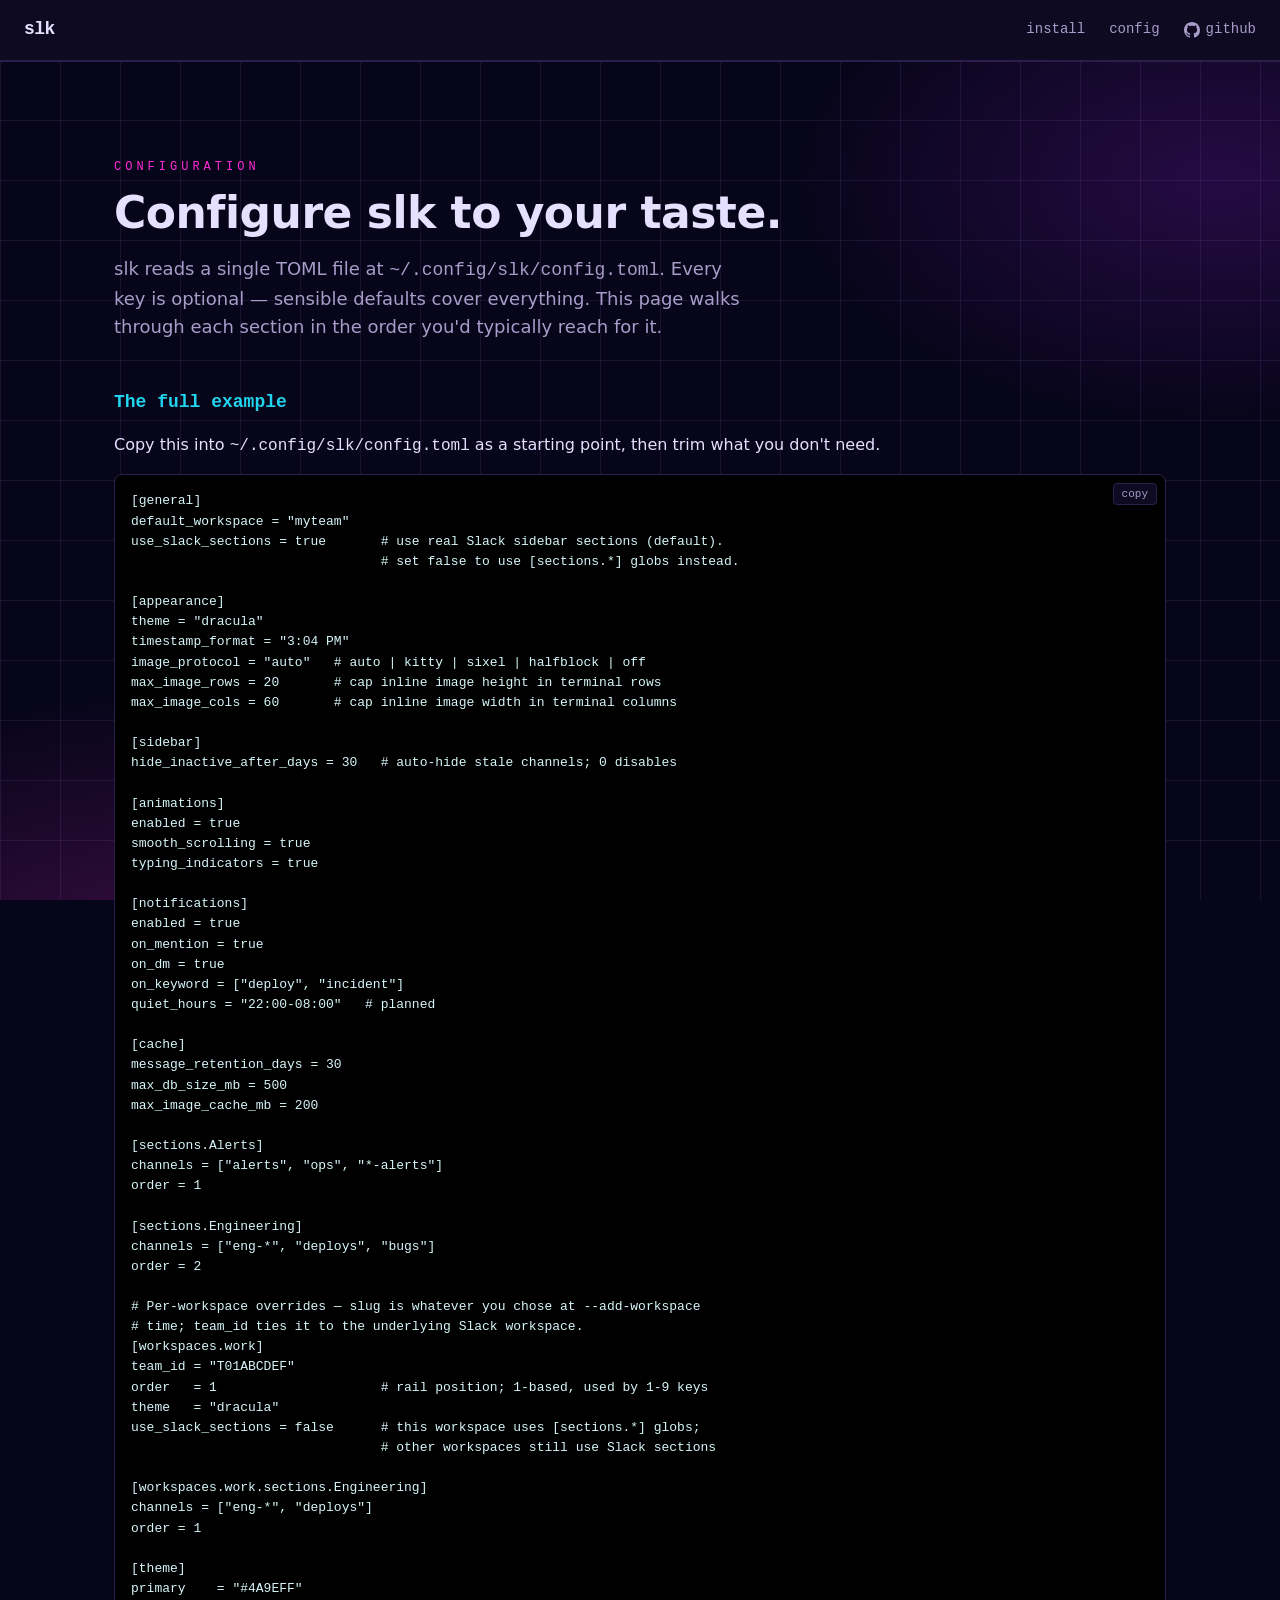
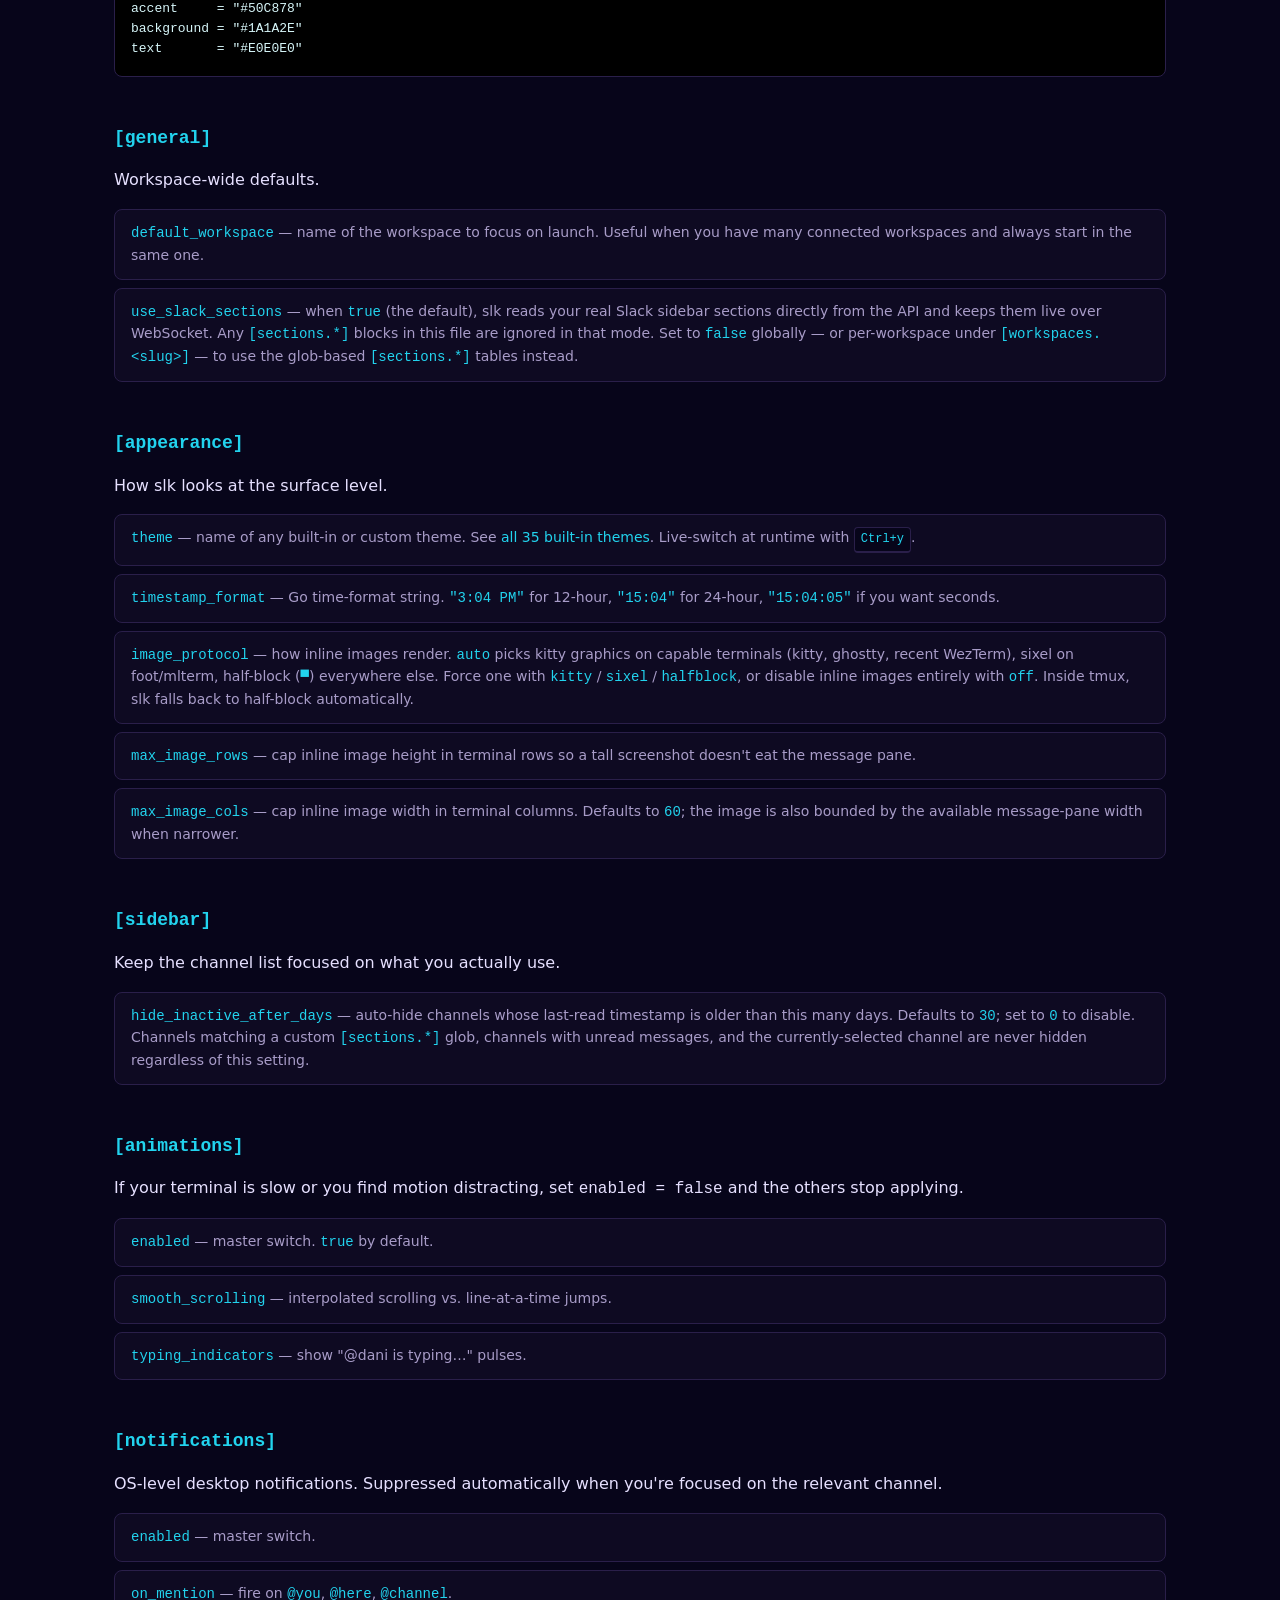
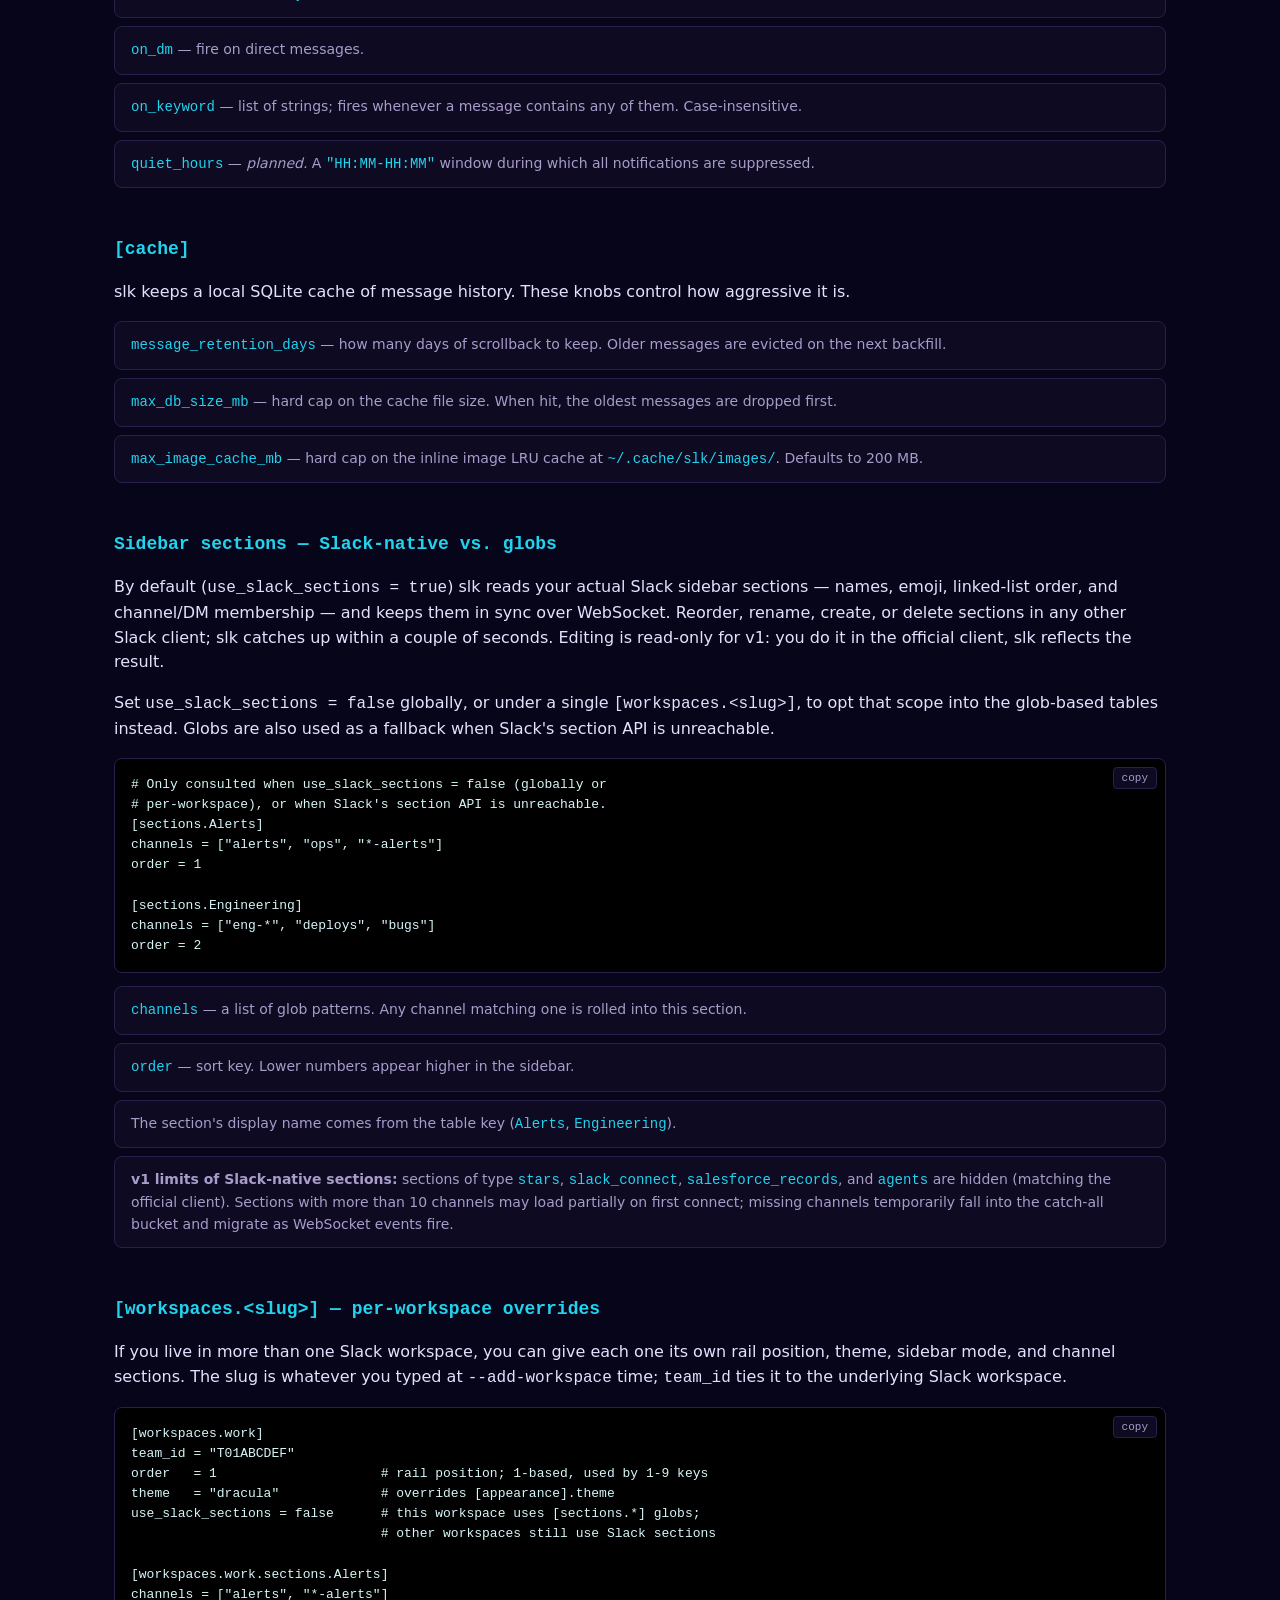
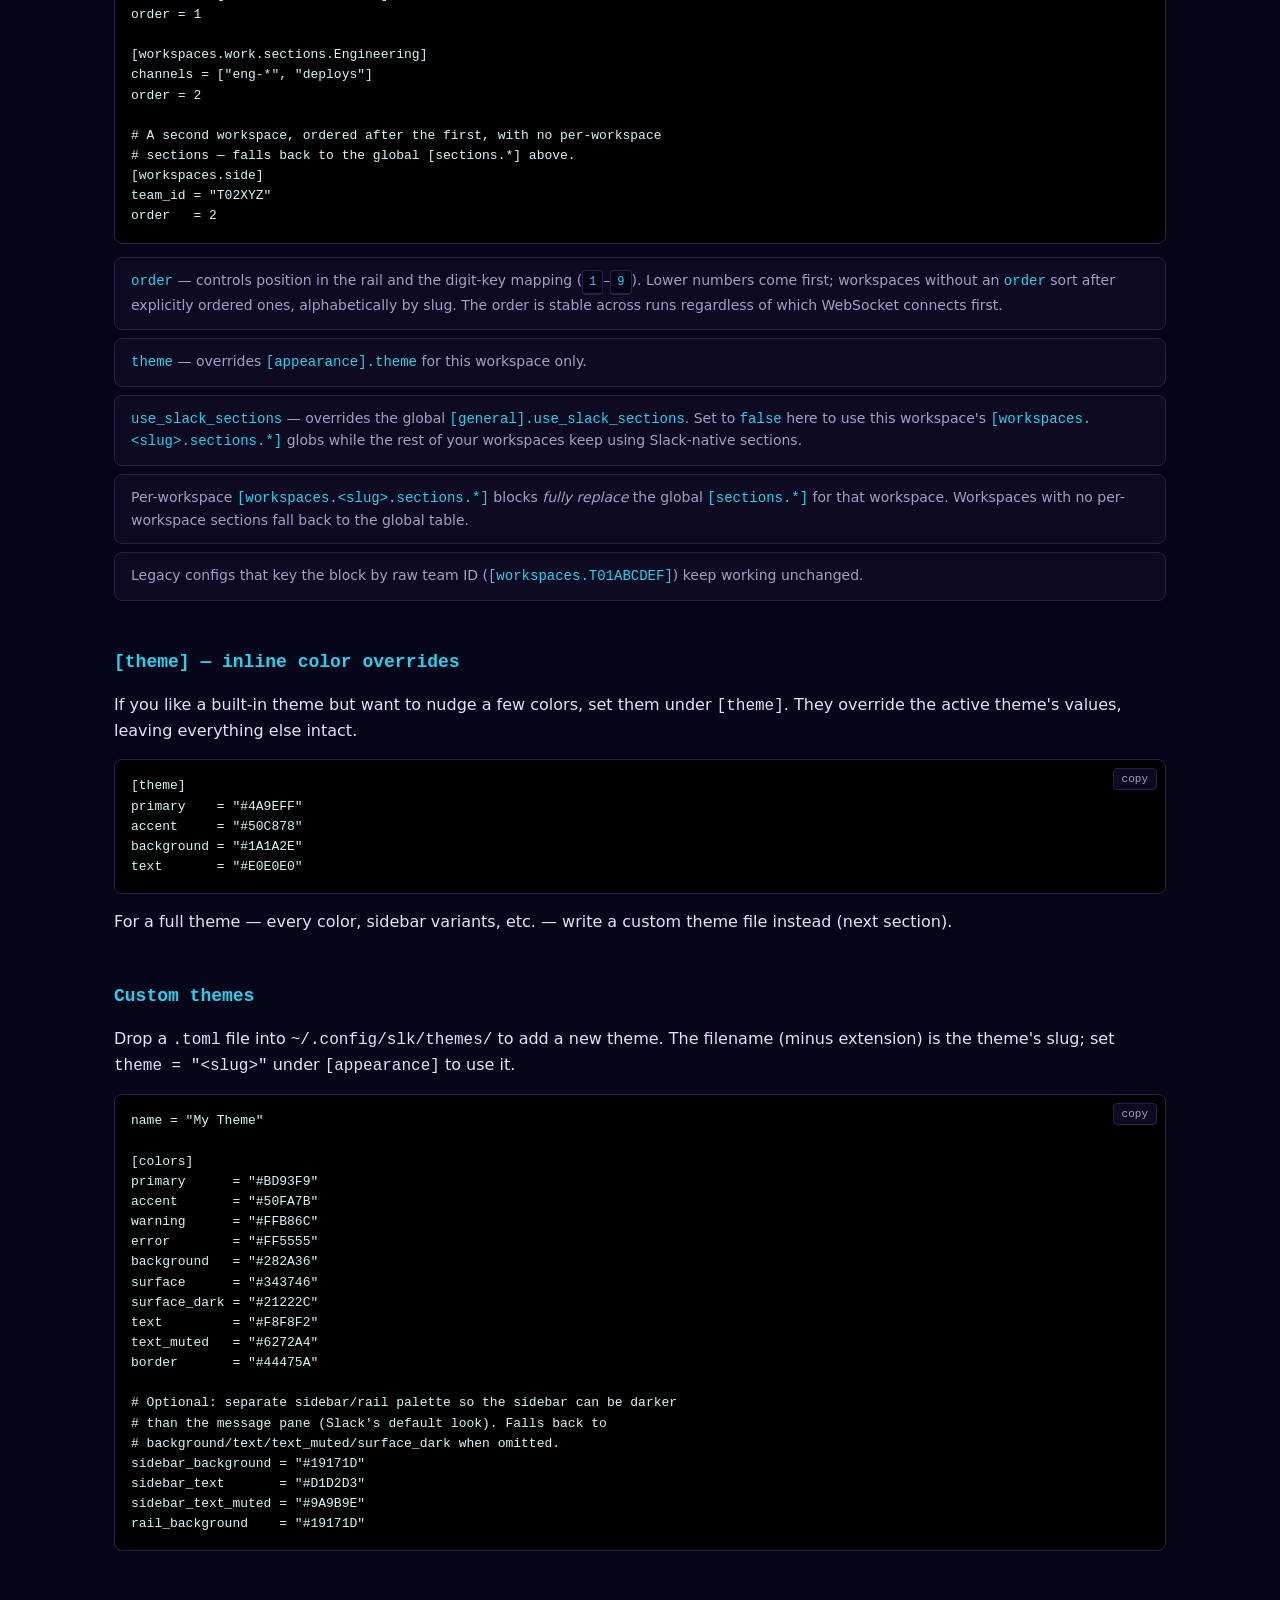
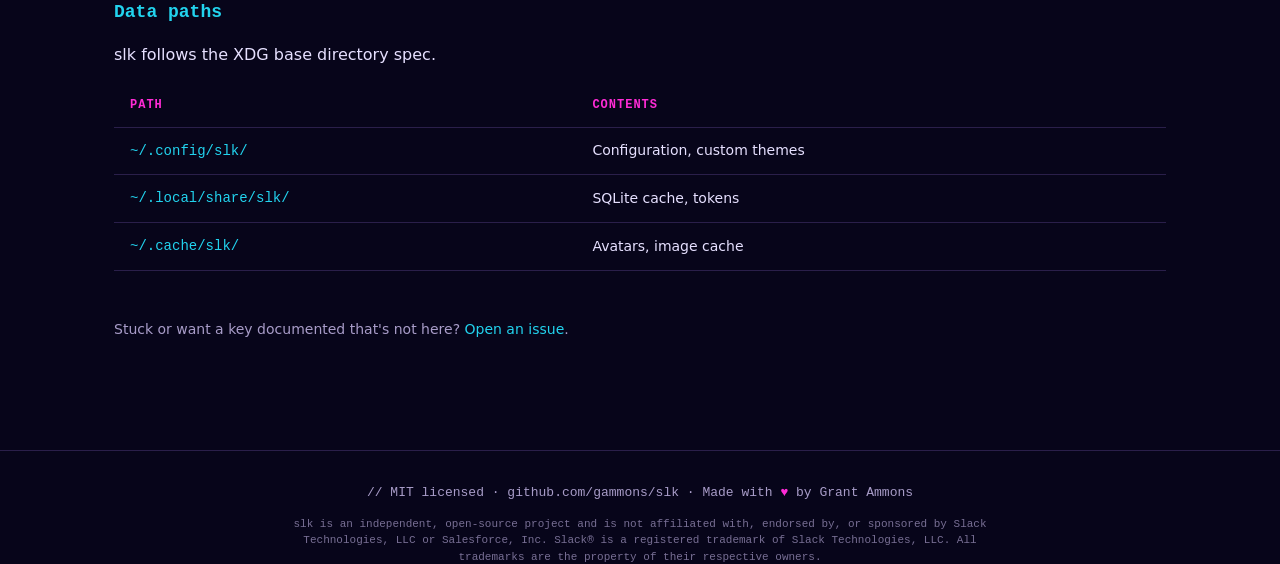
==== commit 390bdd09: "Reflect README updates: mark-unread, Markdown compose, Slack-native sidebar Homepage: - New feature " ====
--- a/config/index.html
+++ b/config/index.html
@@ -6,6 +6,23 @@
   <title>Configuration — slk</title>
   <meta name="description" content="An annotated walkthrough of slk's TOML configuration file.">
   <link rel="icon" type="image/svg+xml" href="/assets/favicon.svg">
+
+  <!-- Open Graph -->
+  <meta property="og:type" content="website">
+  <meta property="og:site_name" content="slk">
+  <meta property="og:title" content="Configuration — slk">
+  <meta property="og:description" content="An annotated walkthrough of slk's TOML configuration file.">
+  <meta property="og:url" content="https://getslk.sh/config/">
+  <meta property="og:image" content="https://getslk.sh/assets/screenshot.png">
+  <meta property="og:image:width" content="1505">
+  <meta property="og:image:height" content="957">
+  <meta property="og:image:alt" content="slk running in a terminal">
+
+  <!-- Twitter -->
+  <meta name="twitter:card" content="summary_large_image">
+  <meta name="twitter:title" content="Configuration — slk">
+  <meta name="twitter:description" content="An annotated walkthrough of slk's TOML configuration file.">
+  <meta name="twitter:image" content="https://getslk.sh/assets/screenshot.png">
   <link rel="stylesheet" href="/styles.css">
 </head>
 <body class="has-bg-grid">
@@ -32,6 +49,8 @@
       <p>Copy this into <code>~/.config/slk/config.toml</code> as a starting point, then trim what you don't need.</p>
       <pre class="install__code"><button class="copy-btn" data-copy>copy</button>[general]
 default_workspace = "myteam"
+use_slack_sections = true       # use real Slack sidebar sections (default).
+                                # set false to use [sections.*] globs instead.
 
 [appearance]
 theme = "dracula"
@@ -72,7 +91,10 @@
 # time; team_id ties it to the underlying Slack workspace.
 [workspaces.work]
 team_id = "T01ABCDEF"
+order   = 1                     # rail position; 1-based, used by 1-9 keys
 theme   = "dracula"
+use_slack_sections = false      # this workspace uses [sections.*] globs;
+                                # other workspaces still use Slack sections
 
 [workspaces.work.sections.Engineering]
 channels = ["eng-*", "deploys"]
@@ -88,6 +110,7 @@
       <p>Workspace-wide defaults.</p>
       <ul class="config-list">
         <li><code>default_workspace</code> — name of the workspace to focus on launch. Useful when you have many connected workspaces and always start in the same one.</li>
+        <li><code>use_slack_sections</code> — when <code>true</code> (the default), slk reads your real Slack sidebar sections directly from the API and keeps them live over WebSocket. Any <code>[sections.*]</code> blocks in this file are ignored in that mode. Set to <code>false</code> globally — or per-workspace under <code>[workspaces.&lt;slug&gt;]</code> — to use the glob-based <code>[sections.*]</code> tables instead.</li>
       </ul>
 
       <h3 class="step-title">[appearance]</h3>
@@ -132,9 +155,12 @@
         <li><code>max_image_cache_mb</code> — hard cap on the inline image LRU cache at <code>~/.cache/slk/images/</code>. Defaults to 200 MB.</li>
       </ul>
 
-      <h3 class="step-title">[sections.*] — custom channel sections</h3>
-      <p>By default channels are grouped by Slack's own categories. You can override that with one or more <code>[sections.Name]</code> tables. Each section is a glob over channel names.</p>
-      <pre class="install__code"><button class="copy-btn" data-copy>copy</button>[sections.Alerts]
+      <h3 class="step-title">Sidebar sections — Slack-native vs. globs</h3>
+      <p>By default (<code>use_slack_sections = true</code>) slk reads your actual Slack sidebar sections — names, emoji, linked-list order, and channel/DM membership — and keeps them in sync over WebSocket. Reorder, rename, create, or delete sections in any other Slack client; slk catches up within a couple of seconds. Editing is read-only for v1: you do it in the official client, slk reflects the result.</p>
+      <p>Set <code>use_slack_sections = false</code> globally, or under a single <code>[workspaces.&lt;slug&gt;]</code>, to opt that scope into the glob-based tables instead. Globs are also used as a fallback when Slack's section API is unreachable.</p>
+      <pre class="install__code"><button class="copy-btn" data-copy>copy</button># Only consulted when use_slack_sections = false (globally or
+# per-workspace), or when Slack's section API is unreachable.
+[sections.Alerts]
 channels = ["alerts", "ops", "*-alerts"]
 order = 1
 
@@ -145,13 +171,17 @@
         <li><code>channels</code> — a list of glob patterns. Any channel matching one is rolled into this section.</li>
         <li><code>order</code> — sort key. Lower numbers appear higher in the sidebar.</li>
         <li>The section's display name comes from the table key (<code>Alerts</code>, <code>Engineering</code>).</li>
+        <li><strong>v1 limits of Slack-native sections:</strong> sections of type <code>stars</code>, <code>slack_connect</code>, <code>salesforce_records</code>, and <code>agents</code> are hidden (matching the official client). Sections with more than 10 channels may load partially on first connect; missing channels temporarily fall into the catch-all bucket and migrate as WebSocket events fire.</li>
       </ul>
 
       <h3 class="step-title">[workspaces.&lt;slug&gt;] — per-workspace overrides</h3>
-      <p>If you live in more than one Slack workspace, you can give each one its own theme and channel sections. The slug is whatever you typed at <code>--add-workspace</code> time; <code>team_id</code> ties it to the underlying Slack workspace.</p>
+      <p>If you live in more than one Slack workspace, you can give each one its own rail position, theme, sidebar mode, and channel sections. The slug is whatever you typed at <code>--add-workspace</code> time; <code>team_id</code> ties it to the underlying Slack workspace.</p>
       <pre class="install__code"><button class="copy-btn" data-copy>copy</button>[workspaces.work]
 team_id = "T01ABCDEF"
-theme   = "dracula"          # overrides [appearance].theme
+order   = 1                     # rail position; 1-based, used by 1-9 keys
+theme   = "dracula"             # overrides [appearance].theme
+use_slack_sections = false      # this workspace uses [sections.*] globs;
+                                # other workspaces still use Slack sections
 
 [workspaces.work.sections.Alerts]
 channels = ["alerts", "*-alerts"]
@@ -161,13 +191,16 @@
 channels = ["eng-*", "deploys"]
 order = 2
 
-# A second workspace with no per-workspace sections falls back to the
-# global [sections.*] table above.
+# A second workspace, ordered after the first, with no per-workspace
+# sections — falls back to the global [sections.*] above.
 [workspaces.side]
-team_id = "T02XYZ"</pre>
-      <ul class="config-list">
-        <li>Per-workspace <code>[workspaces.&lt;slug&gt;.sections.*]</code> blocks <em>fully replace</em> the global <code>[sections.*]</code> for that workspace.</li>
-        <li>Workspaces that define no sections of their own fall back to the global table.</li>
+team_id = "T02XYZ"
+order   = 2</pre>
+      <ul class="config-list">
+        <li><code>order</code> — controls position in the rail and the digit-key mapping (<span class="kbd">1</span>–<span class="kbd">9</span>). Lower numbers come first; workspaces without an <code>order</code> sort after explicitly ordered ones, alphabetically by slug. The order is stable across runs regardless of which WebSocket connects first.</li>
+        <li><code>theme</code> — overrides <code>[appearance].theme</code> for this workspace only.</li>
+        <li><code>use_slack_sections</code> — overrides the global <code>[general].use_slack_sections</code>. Set to <code>false</code> here to use this workspace's <code>[workspaces.&lt;slug&gt;.sections.*]</code> globs while the rest of your workspaces keep using Slack-native sections.</li>
+        <li>Per-workspace <code>[workspaces.&lt;slug&gt;.sections.*]</code> blocks <em>fully replace</em> the global <code>[sections.*]</code> for that workspace. Workspaces with no per-workspace sections fall back to the global table.</li>
         <li>Legacy configs that key the block by raw team ID (<code>[workspaces.T01ABCDEF]</code>) keep working unchanged.</li>
       </ul>
 
